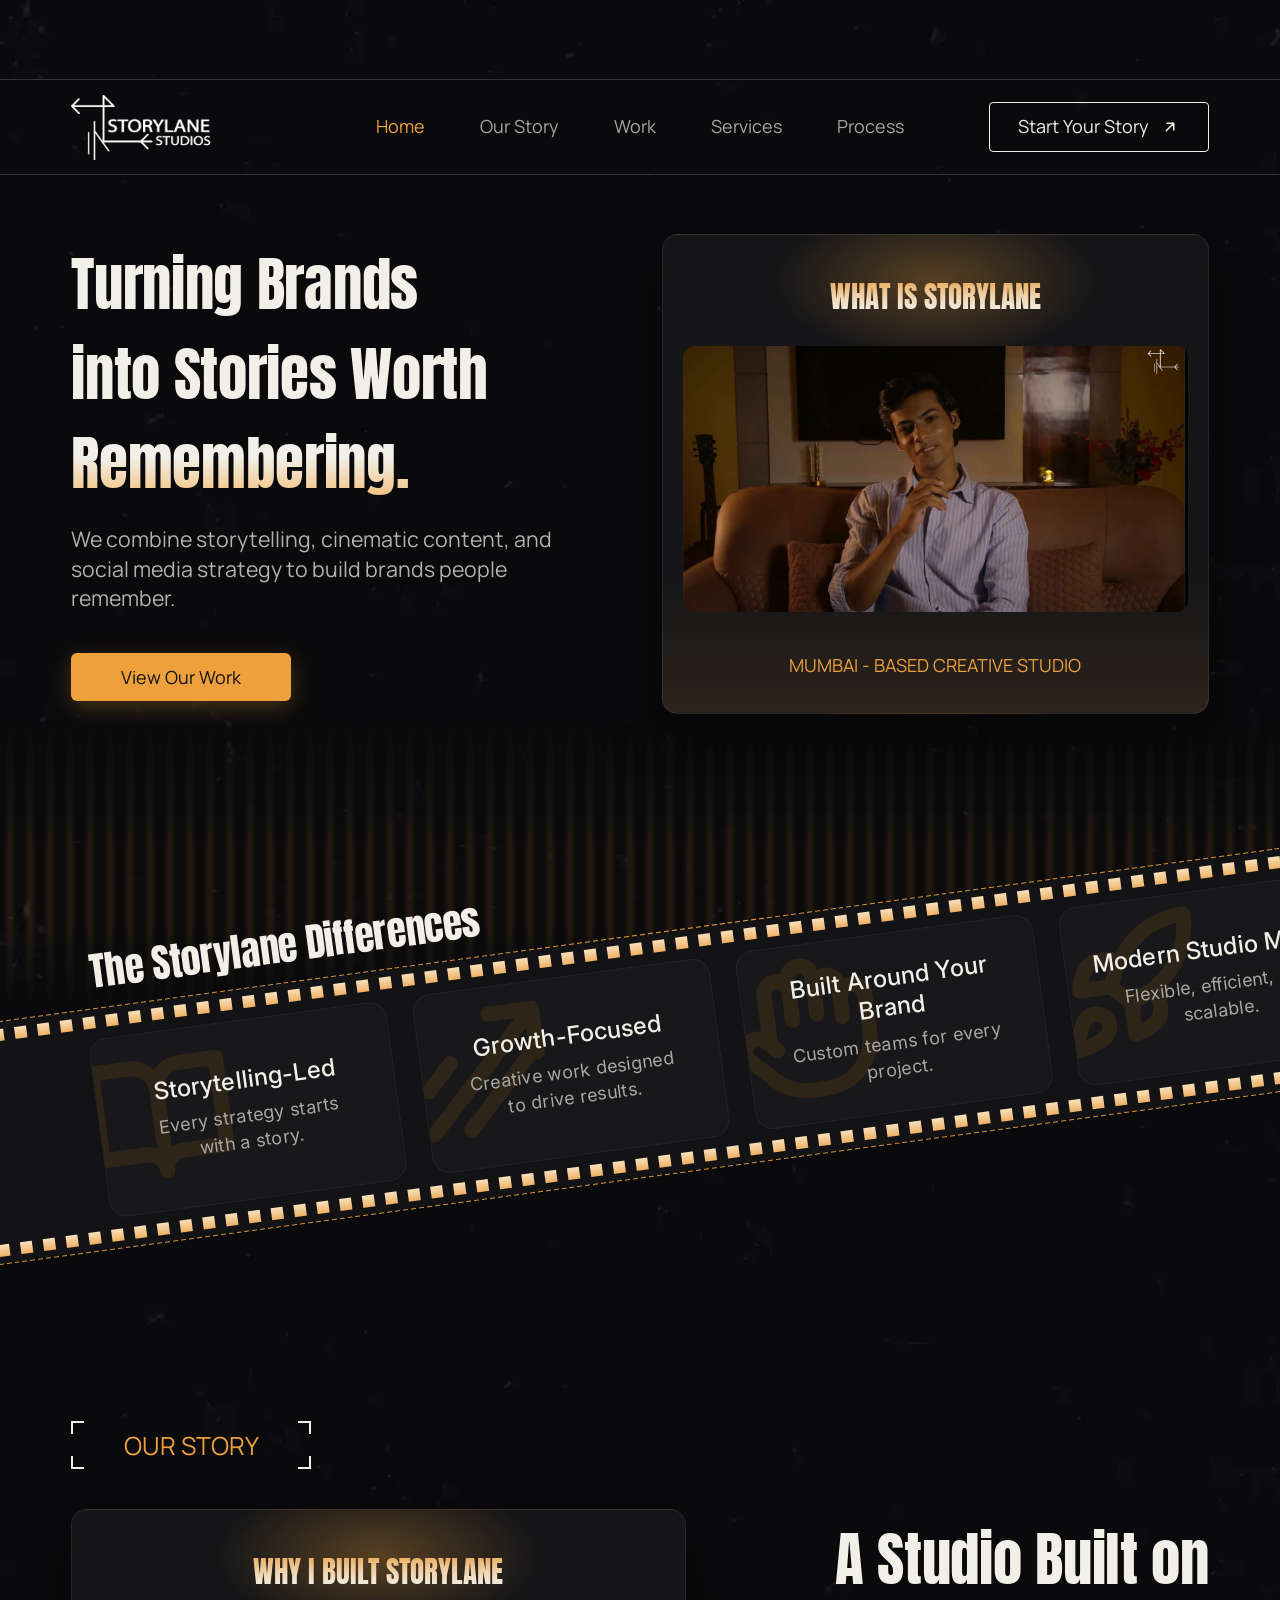
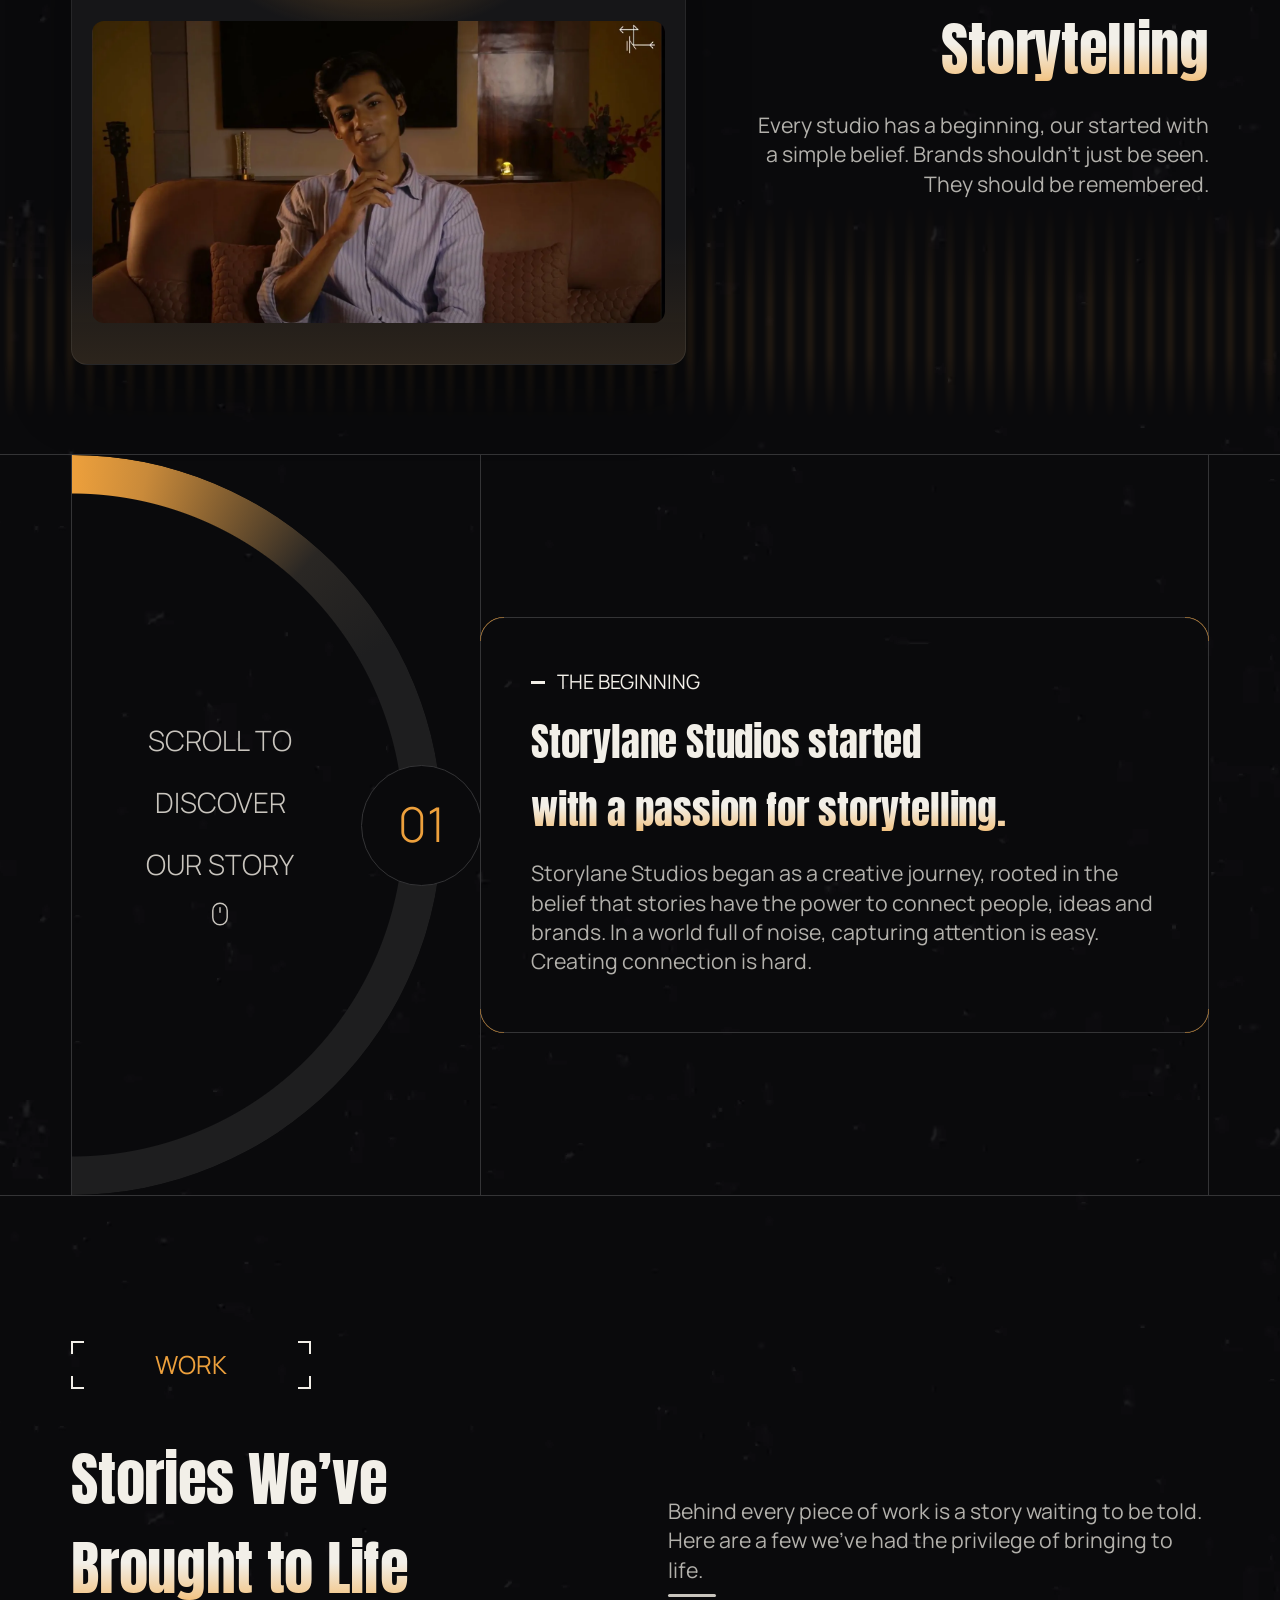
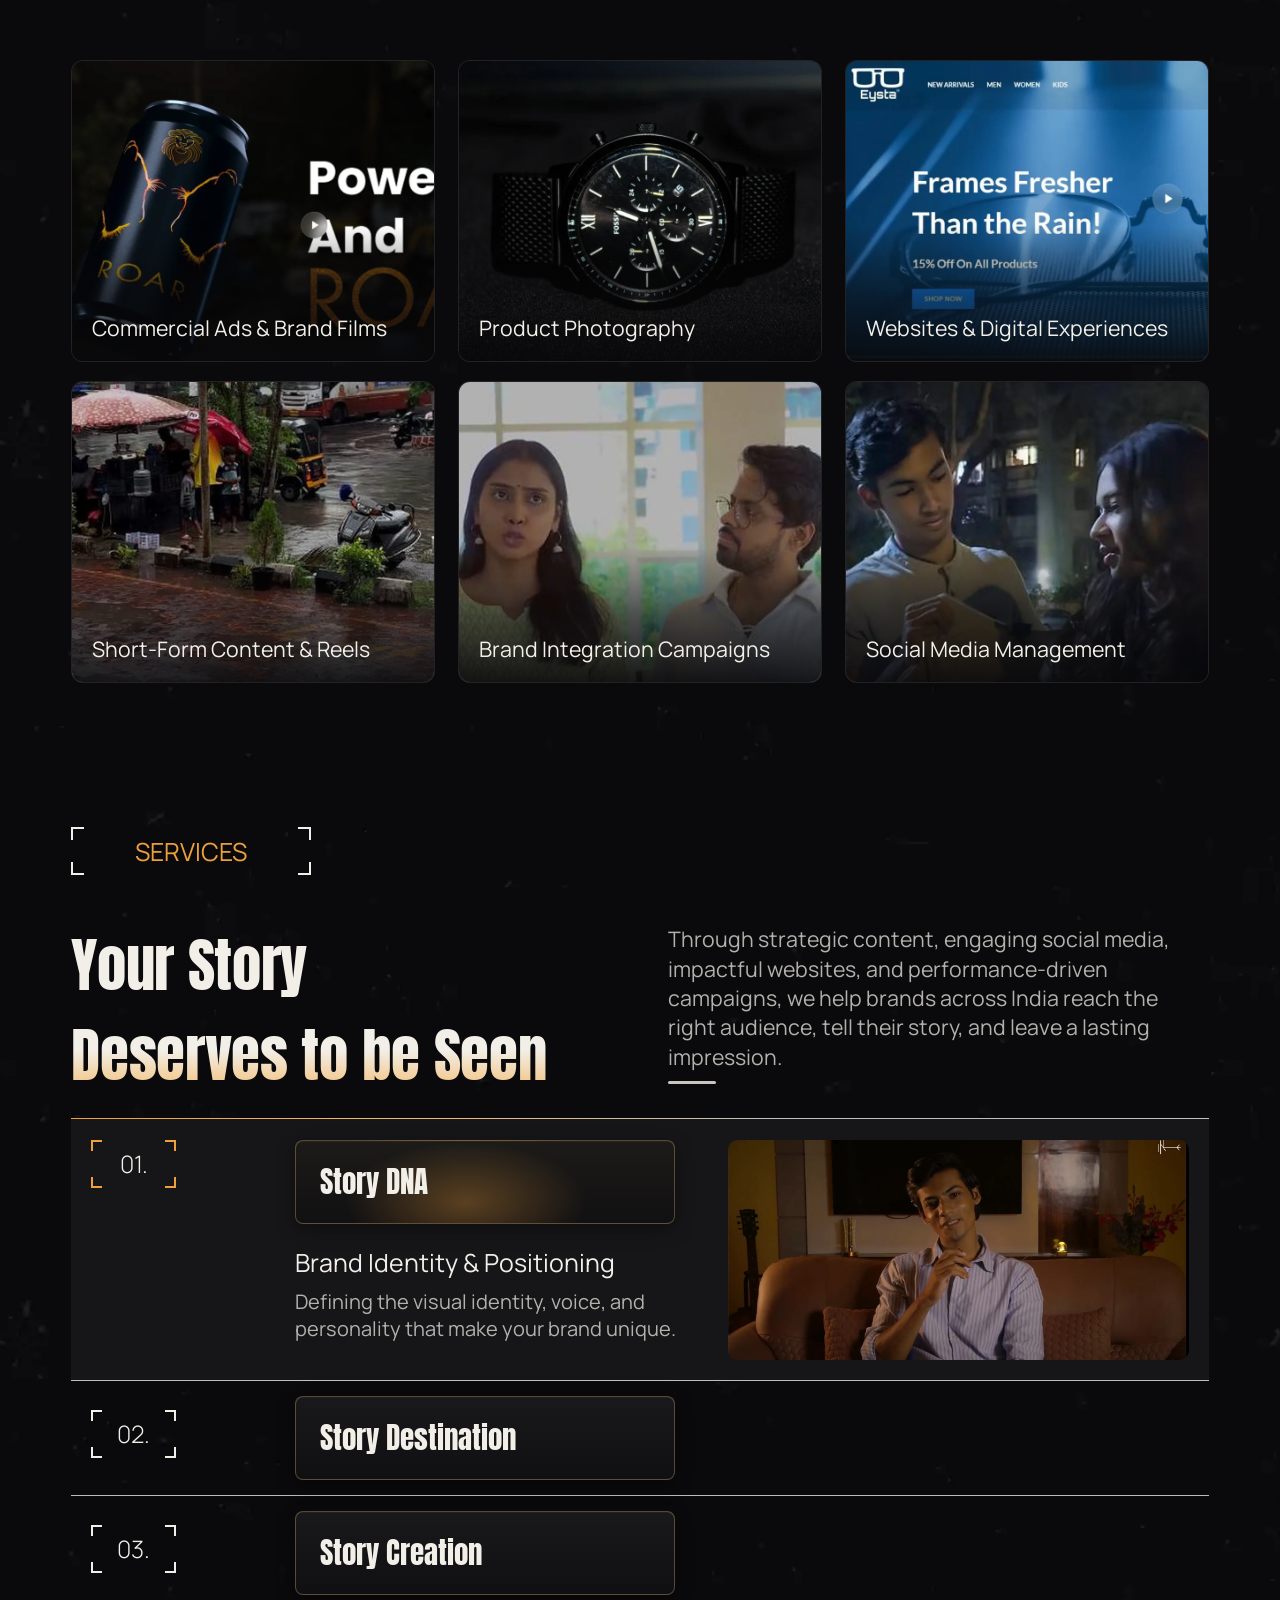
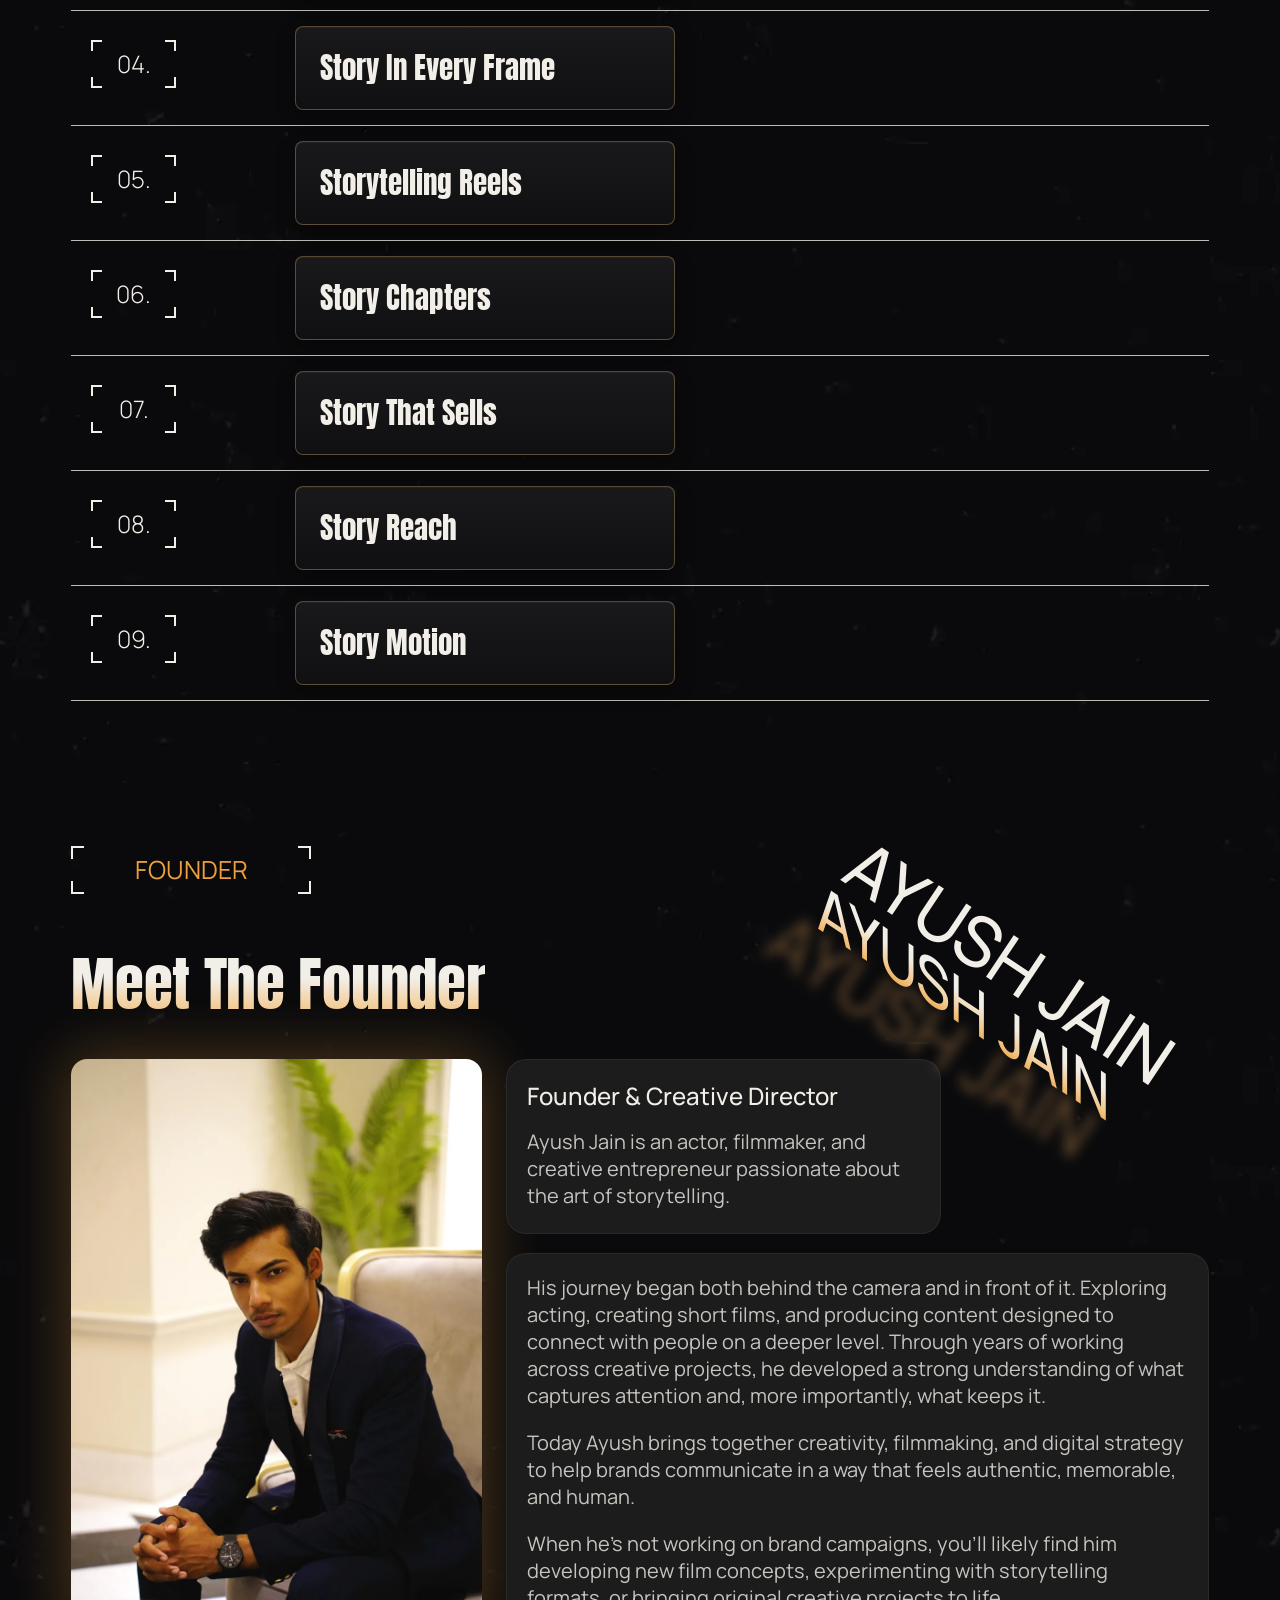
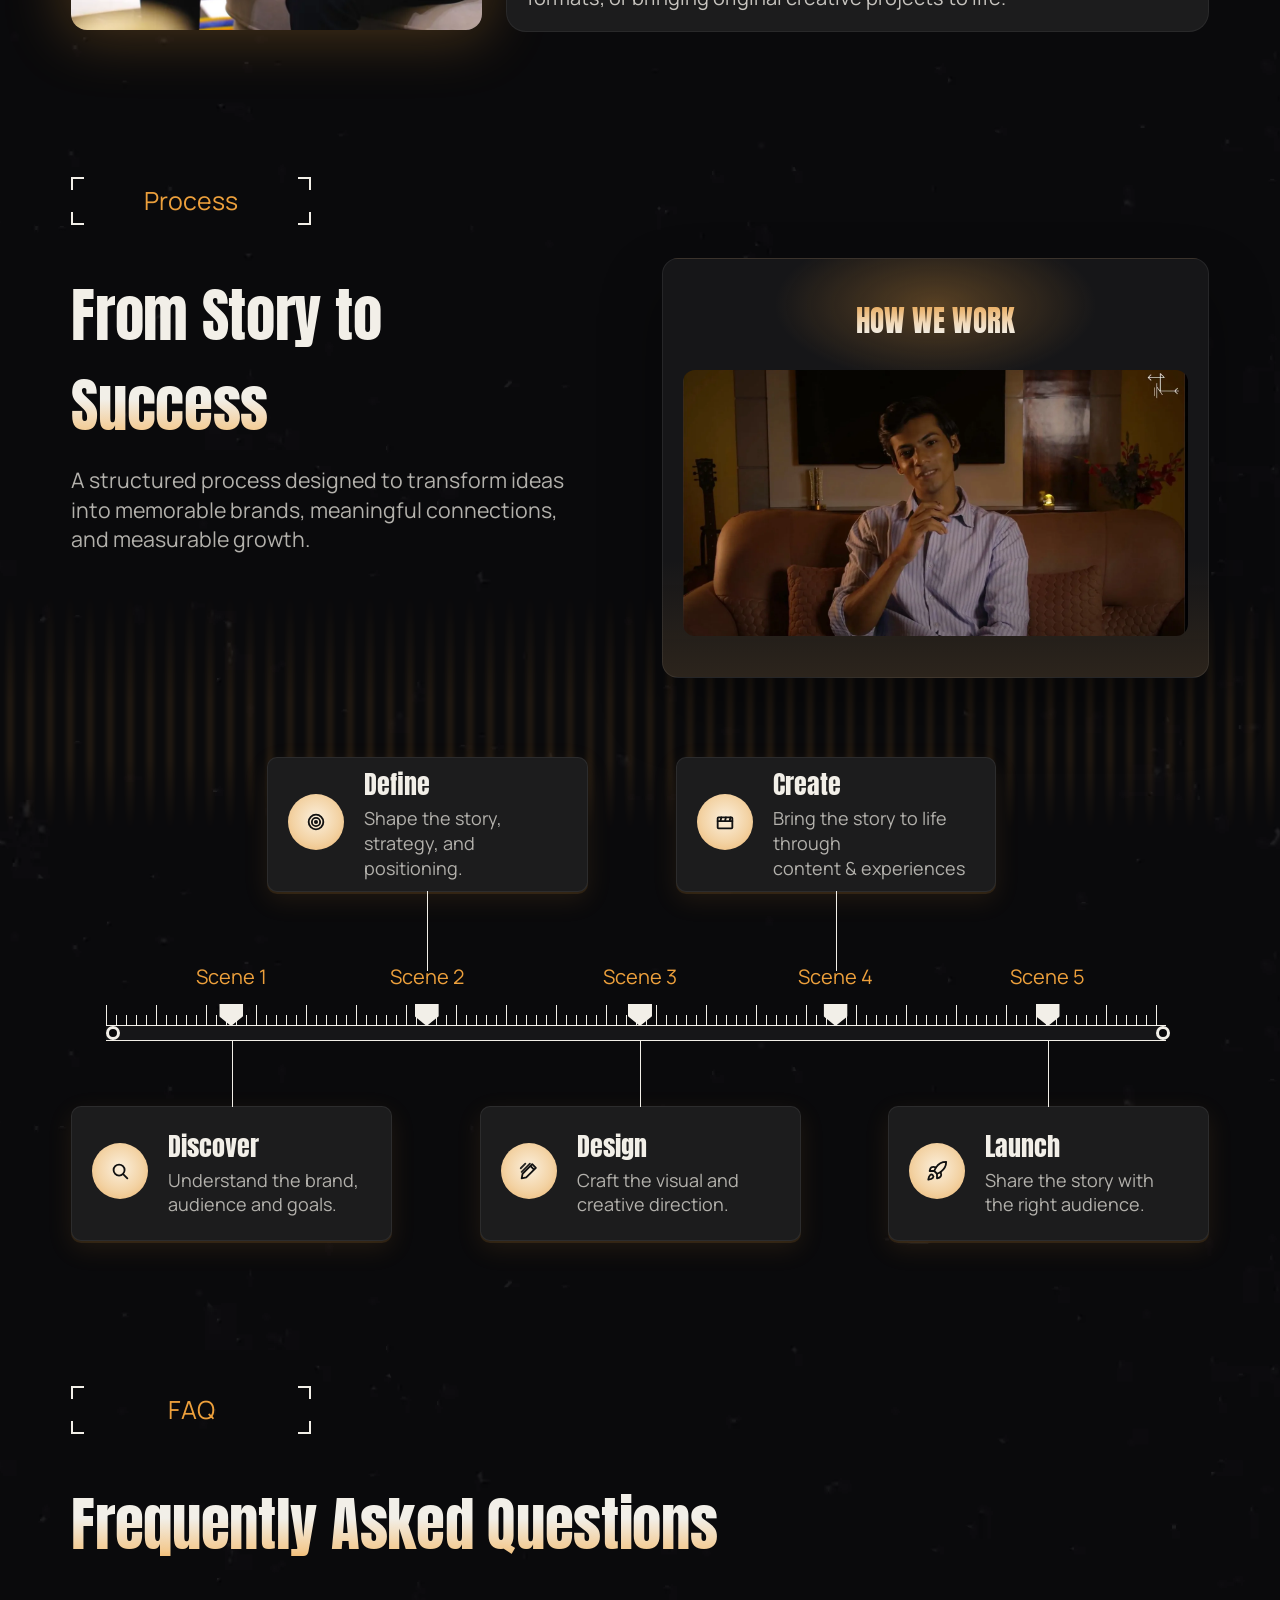
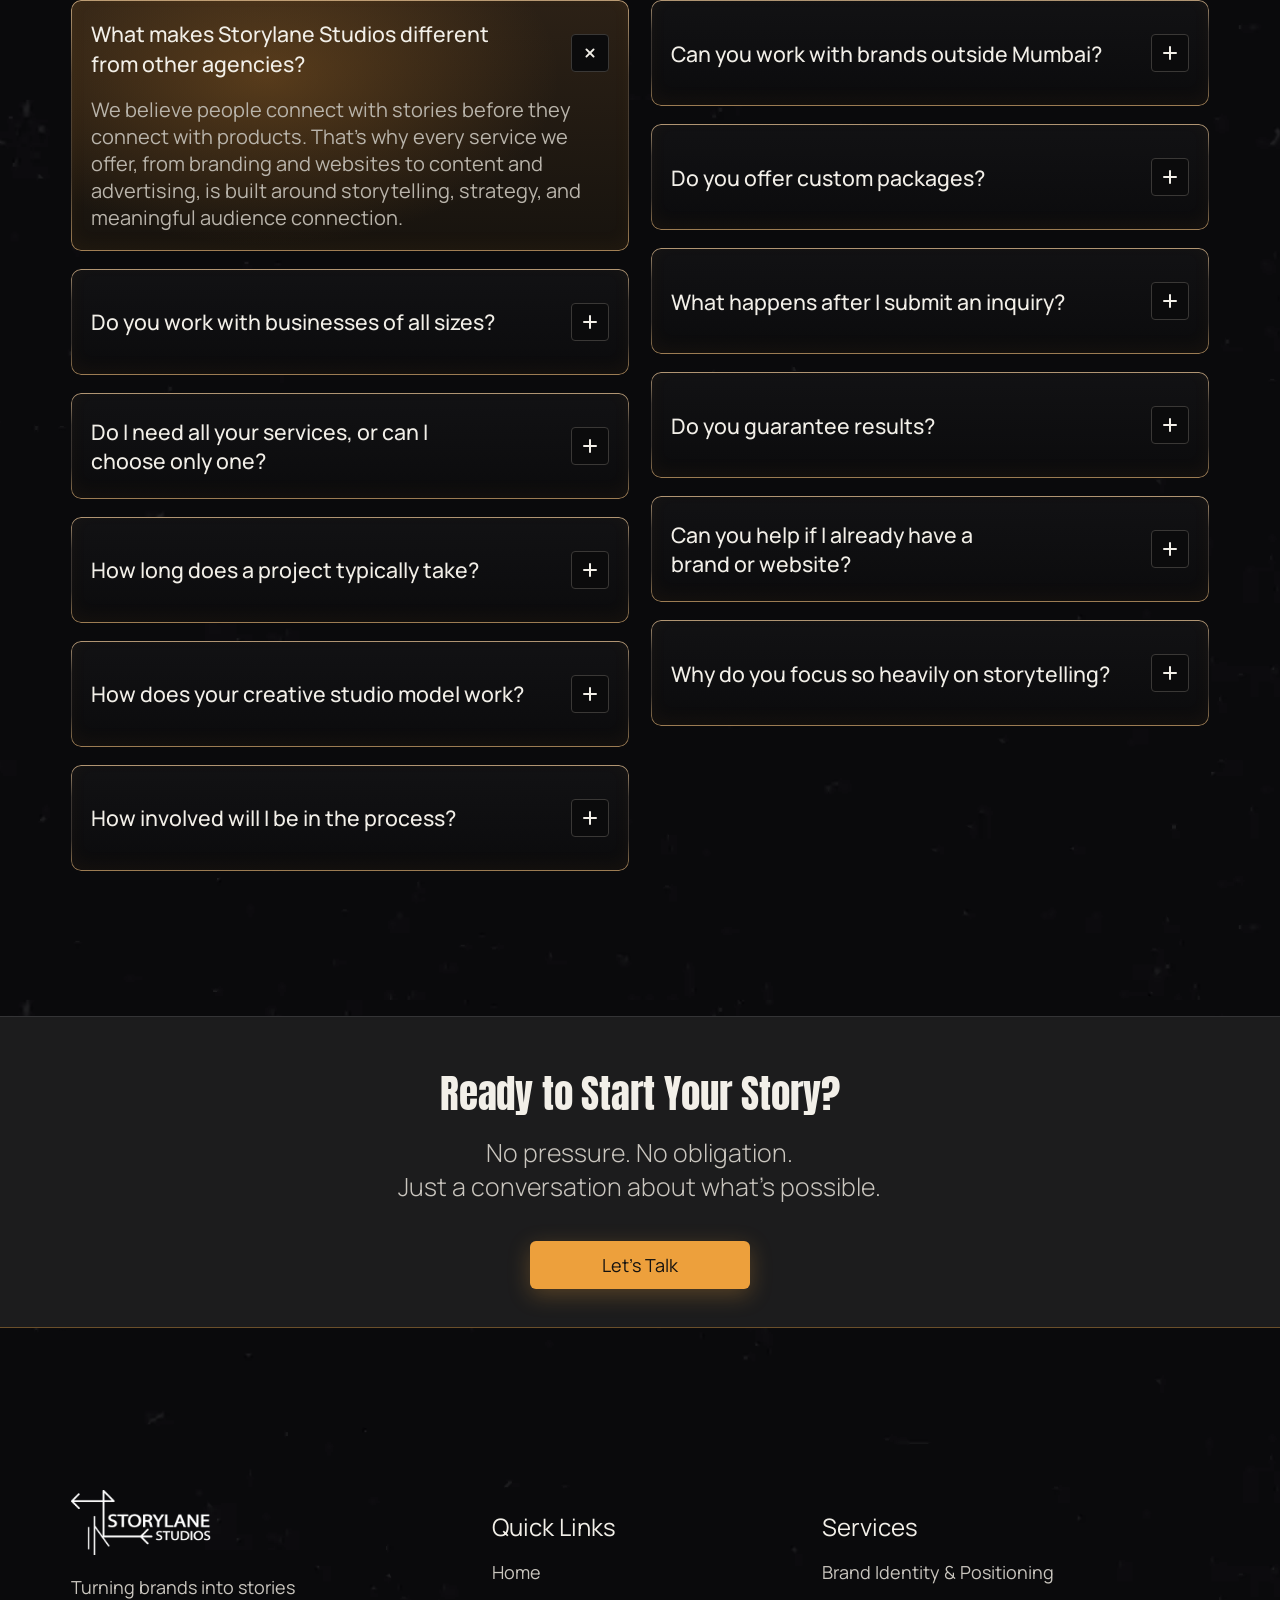
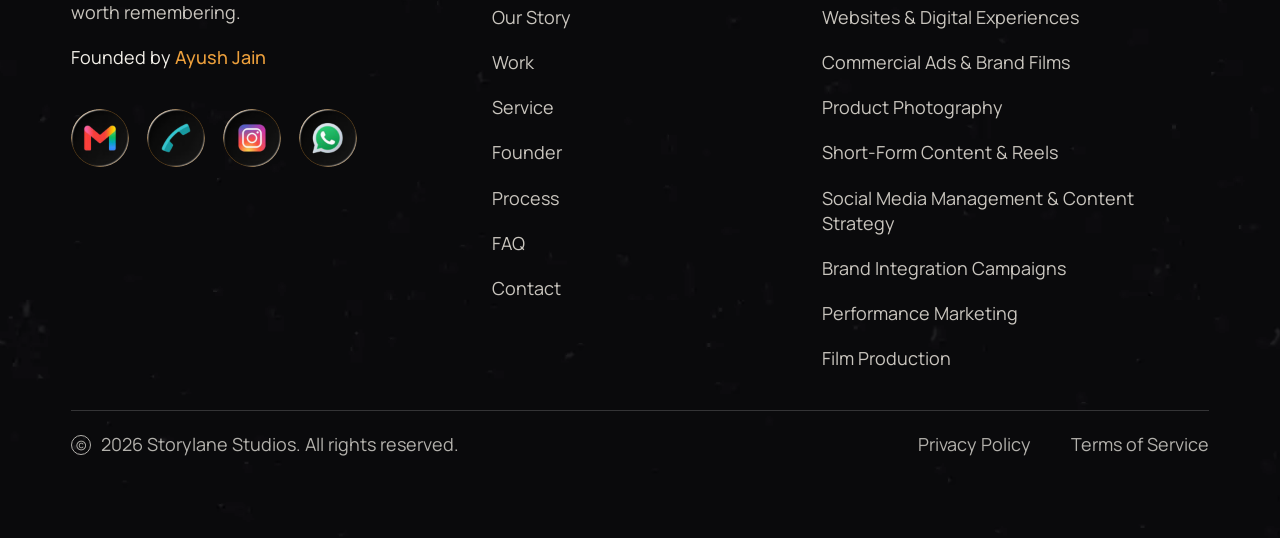
==== index.html @ 9ad953d2 "Add Storylane Studios landing page Static HTML/CSS/JS implementation of the high-fidelity Figma desi" ====
<!doctype html>
<html lang="en">
<head>
  <meta charset="utf-8">
  <meta name="viewport" content="width=device-width, initial-scale=1">
  <title>Storylane Studios — Turning Brands into Stories Worth Remembering</title>
  <meta name="description" content="Storylane Studios is a Mumbai-based creative studio combining storytelling, cinematic content, and social media strategy to build brands people remember.">
  <meta name="theme-color" content="#0a0a0c">
  <link rel="canonical" href="https://storylanestudios.in/">
  <meta property="og:type" content="website">
  <meta property="og:title" content="Storylane Studios — Turning Brands into Stories Worth Remembering">
  <meta property="og:description" content="Mumbai-based creative studio for brand films, product photography, websites, reels and social media.">
  <meta property="og:image" content="assets/img/studio-still.jpg">
  <meta name="twitter:card" content="summary_large_image">
  <link rel="icon" type="image/png" href="assets/img/logo.png">
  <link rel="preconnect" href="https://fonts.googleapis.com">
  <link rel="preconnect" href="https://fonts.gstatic.com" crossorigin>
  <link href="https://fonts.googleapis.com/css2?family=Anton&family=Inter:wght@400;500&family=Manrope:wght@300;400;500;600&display=swap" rel="stylesheet">
  <link rel="preload" as="image" href="assets/img/studio-still.webp">
  <link rel="stylesheet" href="assets/css/styles.css">
  <script type="application/ld+json">
  {"@context":"https://schema.org","@type":"Organization","name":"Storylane Studios","description":"Mumbai-based creative studio","founder":{"@type":"Person","name":"Ayush Jain","jobTitle":"Founder & Creative Director"},"address":{"@type":"PostalAddress","addressLocality":"Mumbai","addressCountry":"IN"}}
  </script>
</head>
<body>
  <a class="skip-link" href="#main">Skip to content</a>

  <div class="header-spacer" aria-hidden="true"></div>
  <header class="site-header" id="top">
    <div class="container header-inner">
      <a href="#home" class="brand" aria-label="Storylane Studios — home">
        <img src="assets/img/logo.png" alt="Storylane Studios" width="140" height="65">
      </a>
      <nav class="main-nav" id="main-nav" aria-label="Primary">
        <ul>
          <li><a href="#home" class="is-active">Home</a></li>
          <li><a href="#our-story">Our Story</a></li>
          <li><a href="#work">Work</a></li>
          <li><a href="#services">Services</a></li>
          <li><a href="#process">Process</a></li>
        </ul>
        <a href="#contact" class="btn-outline nav-cta-mobile">Start Your Story <svg viewBox="0 0 24 24" aria-hidden="true"><path d="M7 17 17 7M8 7h9v9"/></svg></a>
      </nav>
      <a href="#contact" class="btn-outline nav-cta">Start Your Story <svg viewBox="0 0 24 24" aria-hidden="true"><path d="M7 17 17 7M8 7h9v9"/></svg></a>
      <button class="nav-toggle" aria-controls="main-nav" aria-expanded="false" aria-label="Open menu"><span></span><span></span></button>
    </div>
  </header>

  <main id="main">
    <!-- HERO -->
    <section class="hero" id="home" aria-labelledby="hero-title">
      <div class="glow-stripes" aria-hidden="true"></div>
      <div class="container hero-grid">
        <div class="hero-copy">
          <h1 id="hero-title" class="display">Turning Brands<br> into Stories Worth<br> <span class="grad">Remembering.</span></h1>
          <p class="lead">We combine storytelling, cinematic content, and social media strategy to build brands people remember.</p>
          <a href="#work" class="btn-amber">View Our Work</a>
        </div>
        <figure class="spot-card hero-card reveal">
          <figcaption class="spot-title"><span>What is Storylane</span></figcaption>
          <div class="spot-media">
            <img src="assets/img/studio-still.webp" alt="Ayush Jain, founder of Storylane Studios, in the studio" width="1600" height="900" fetchpriority="high">
          </div>
          <p class="spot-caption">MUMBAI - BASED CREATIVE STUDIO</p>
        </figure>
      </div>
    </section>

    <!-- DIFFERENCES -->
    <section class="differences" aria-labelledby="diff-title">
      <div class="film-wrap">
        <h2 id="diff-title" class="display diff-title">The Storylane Differences</h2>
        <div class="film">
          <div class="perf perf-top" aria-hidden="true"></div>
          <ul class="film-cards">
            <li class="film-card">
              <svg class="film-icon" viewBox="0 0 24 24" aria-hidden="true"><path d="M2 4h6a4 4 0 0 1 4 4v13a3 3 0 0 0-3-3H2zM22 4h-6a4 4 0 0 0-4 4v13a3 3 0 0 1 3-3h7z"/></svg>
              <h3>Storytelling-Led</h3>
              <p>Every strategy starts<br>with a story.</p>
            </li>
            <li class="film-card">
              <svg class="film-icon" viewBox="0 0 24 24" aria-hidden="true"><path d="M3 21 21 3M14 3h7v7M3 14l4-4M9 21l12-12"/></svg>
              <h3>Growth-Focused</h3>
              <p>Creative work designed<br>to drive results.</p>
            </li>
            <li class="film-card">
              <svg class="film-icon" viewBox="0 0 24 24" aria-hidden="true"><path d="M18 11V6a2 2 0 0 0-4 0M14 10V4a2 2 0 0 0-4 0v2M10 10.5V6a2 2 0 0 0-4 0v8"/><path d="M18 8a2 2 0 1 1 4 0v6a8 8 0 0 1-8 8h-2c-2.8 0-4.5-.86-5.99-2.34l-3.6-3.6a2 2 0 0 1 2.83-2.82L7 15"/></svg>
              <h3>Built Around Your Brand</h3>
              <p>Custom teams for every project.</p>
            </li>
            <li class="film-card">
              <svg class="film-icon" viewBox="0 0 24 24" aria-hidden="true"><path d="M4.5 16.5c-1.5 1.26-2 5-2 5s3.74-.5 5-2c.71-.84.7-2.13-.09-2.91a2.18 2.18 0 0 0-2.91-.09zM12 15l-3-3a22 22 0 0 1 2-3.95A12.88 12.88 0 0 1 22 2c0 2.72-.78 7.5-6 11a22.35 22.35 0 0 1-4 2z"/><path d="M9 12H4s.55-3.03 2-4c1.62-1.08 5 0 5 0M12 15v5s3.03-.55 4-2c1.08-1.62 0-5 0-5"/></svg>
              <h3>Modern Studio Model</h3>
              <p>Flexible, efficient, and scalable.</p>
            </li>
          </ul>
          <div class="perf perf-bottom" aria-hidden="true"></div>
        </div>
      </div>
    </section>

    <!-- OUR STORY -->
    <section class="our-story section" id="our-story" aria-labelledby="story-title">
      <div class="glow-stripes glow-stripes--story" aria-hidden="true"></div>
      <div class="container">
        <p class="eyebrow"><span>Our Story</span></p>
        <div class="story-grid">
          <figure class="spot-card story-card reveal">
            <figcaption class="spot-title"><span>Why I Built Storylane</span></figcaption>
            <div class="spot-media">
              <img src="assets/img/studio-still.webp" alt="Ayush Jain sharing why he built Storylane Studios" width="1600" height="900" loading="lazy">
            </div>
          </figure>
          <div class="story-copy">
            <h2 id="story-title" class="display">A Studio Built on<br> <span class="grad">Storytelling</span></h2>
            <p class="lead">Every studio has a beginning, our started with a simple belief. Brands shouldn’t just be seen. They should be remembered.</p>
          </div>
        </div>
      </div>

      <div class="chapters" id="chapters">
        <div class="container chapters-grid">
          <div class="chapters-dial" aria-hidden="true">
            <div class="dial-ring"><div class="dial-progress"></div></div>
            <p class="dial-label">SCROLL TO<br>DISCOVER<br>OUR STORY</p>
            <svg class="dial-mouse" viewBox="0 0 20 28"><rect x="2" y="2" width="16" height="24" rx="8"/><path d="M10 7v5"/></svg>
            <span class="dial-num">01</span>
          </div>
          <article class="chapter-card reveal">
            <p class="chapter-kicker">THE BEGINNING</p>
            <h3 class="display chapter-title">Storylane Studios started<br> <span class="grad">with a passion for storytelling.</span></h3>
            <p>Storylane Studios began as a creative journey, rooted in the belief that stories have the power to connect people, ideas and brands. In a world full of noise, capturing attention is easy. Creating connection is hard.</p>
          </article>
        </div>
      </div>
    </section>

    <!-- WORK -->
    <section class="work section" id="work" aria-labelledby="work-title">
      <div class="container">
        <p class="eyebrow"><span>Work</span></p>
        <div class="split-head">
          <h2 id="work-title" class="display">Stories We’ve<br> <span class="grad">Brought to Life</span></h2>
          <p class="lead underline">Behind every piece of work is a story waiting to be told. Here are a few we’ve had the privilege of bringing to life.</p>
        </div>
        <ul class="work-grid">
          <li class="work-card reveal"><img src="assets/img/work-commercial.webp" alt="ROAR energy drink commercial ad" width="820" height="680" loading="lazy"><h3>Commercial Ads &amp; Brand Films</h3></li>
          <li class="work-card reveal"><img src="assets/img/work-product.webp" alt="Product photography of a black chronograph watch" width="820" height="680" loading="lazy"><h3>Product Photography</h3></li>
          <li class="work-card reveal"><img src="assets/img/work-websites.webp" alt="Eysta eyewear website design" width="820" height="680" loading="lazy"><h3>Websites &amp; Digital Experiences</h3></li>
          <li class="work-card reveal"><img src="assets/img/work-reels.webp" alt="Short-form reel shot on a rainy Mumbai street" width="820" height="680" loading="lazy"><h3>Short-Form Content &amp; Reels</h3></li>
          <li class="work-card reveal"><img src="assets/img/work-brand-integration.webp" alt="Brand integration campaign scene with two actors" width="820" height="680" loading="lazy"><h3>Brand Integration Campaigns</h3></li>
          <li class="work-card reveal"><img src="assets/img/work-social.webp" alt="Social media content shot at night" width="820" height="680" loading="lazy"><h3>Social Media Management</h3></li>
        </ul>
      </div>
    </section>

    <!-- SERVICES -->
    <section class="services section" id="services" aria-labelledby="services-title">
      <div class="container">
        <p class="eyebrow"><span>Services</span></p>
        <div class="split-head">
          <h2 id="services-title" class="display">Your Story<br> <span class="grad">Deserves to be Seen</span></h2>
          <p class="lead underline">Through strategic content, engaging social media, impactful websites, and performance-driven campaigns, we help brands across India reach the right audience, tell their story, and leave a lasting impression.</p>
        </div>
        <ol class="svc-list" id="svc-list">
          <li class="svc is-open">
            <button class="svc-head" id="svc-h1" aria-expanded="true" aria-controls="svc-b1">
              <span class="svc-num">01.</span><span class="svc-pill">Story DNA</span>
            </button>
            <div class="svc-body" id="svc-b1" role="region" aria-labelledby="svc-h1"><div class="svc-inner">
              <div class="svc-text"><h3>Brand Identity &amp; Positioning</h3><p>Defining the visual identity, voice, and personality that make your brand unique.</p></div>
              <div class="svc-media"><img src="assets/img/studio-still.webp" alt="Storylane studio session" width="820" height="460" loading="lazy"></div>
            </div></div>
          </li>
          <li class="svc">
            <button class="svc-head" id="svc-h2" aria-expanded="false" aria-controls="svc-b2">
              <span class="svc-num">02.</span><span class="svc-pill">Story Destination</span>
            </button>
            <div class="svc-body" id="svc-b2" role="region" aria-labelledby="svc-h2"><div class="svc-inner">
              <div class="svc-text"><h3>Websites &amp; Digital Experiences</h3><p>Designing websites and digital journeys that turn curious visitors into loyal customers.</p></div>
              <div class="svc-media"><img src="assets/img/work-websites.webp" alt="Eysta eyewear website" width="820" height="460" loading="lazy"></div>
            </div></div>
          </li>
          <li class="svc">
            <button class="svc-head" id="svc-h3" aria-expanded="false" aria-controls="svc-b3">
              <span class="svc-num">03.</span><span class="svc-pill">Story Creation</span>
            </button>
            <div class="svc-body" id="svc-b3" role="region" aria-labelledby="svc-h3"><div class="svc-inner">
              <div class="svc-text"><h3>Commercial Ads &amp; Brand Films</h3><p>Cinematic ads and brand films crafted to make audiences feel something and remember you.</p></div>
              <div class="svc-media"><img src="assets/img/work-commercial.webp" alt="ROAR energy drink commercial" width="820" height="460" loading="lazy"></div>
            </div></div>
          </li>
          <li class="svc">
            <button class="svc-head" id="svc-h4" aria-expanded="false" aria-controls="svc-b4">
              <span class="svc-num">04.</span><span class="svc-pill">Story In Every Frame</span>
            </button>
            <div class="svc-body" id="svc-b4" role="region" aria-labelledby="svc-h4"><div class="svc-inner">
              <div class="svc-text"><h3>Product Photography</h3><p>Product imagery that shows every detail, texture, and feeling your brand stands for.</p></div>
              <div class="svc-media"><img src="assets/img/work-product.webp" alt="Watch product photography" width="820" height="460" loading="lazy"></div>
            </div></div>
          </li>
          <li class="svc">
            <button class="svc-head" id="svc-h5" aria-expanded="false" aria-controls="svc-b5">
              <span class="svc-num">05.</span><span class="svc-pill">Storytelling Reels</span>
            </button>
            <div class="svc-body" id="svc-b5" role="region" aria-labelledby="svc-h5"><div class="svc-inner">
              <div class="svc-text"><h3>Short-Form Content &amp; Reels</h3><p>Scroll-stopping reels built around strong hooks, rhythm, and a story worth watching.</p></div>
              <div class="svc-media"><img src="assets/img/work-reels.webp" alt="Reel shot on a rainy Mumbai street" width="820" height="460" loading="lazy"></div>
            </div></div>
          </li>
          <li class="svc">
            <button class="svc-head" id="svc-h6" aria-expanded="false" aria-controls="svc-b6">
              <span class="svc-num">06.</span><span class="svc-pill">Story Chapters</span>
            </button>
            <div class="svc-body" id="svc-b6" role="region" aria-labelledby="svc-h6"><div class="svc-inner">
              <div class="svc-text"><h3>Social Media Management &amp; Content Strategy</h3><p>Consistent, story-led content calendars that keep your brand’s narrative alive every week.</p></div>
              <div class="svc-media"><img src="assets/img/work-social.webp" alt="Social media content shoot" width="820" height="460" loading="lazy"></div>
            </div></div>
          </li>
          <li class="svc">
            <button class="svc-head" id="svc-h7" aria-expanded="false" aria-controls="svc-b7">
              <span class="svc-num">07.</span><span class="svc-pill">Story That Sells</span>
            </button>
            <div class="svc-body" id="svc-b7" role="region" aria-labelledby="svc-h7"><div class="svc-inner">
              <div class="svc-text"><h3>Brand Integration Campaigns</h3><p>Weaving your brand naturally into stories and creators your audience already loves.</p></div>
              <div class="svc-media"><img src="assets/img/work-brand-integration.webp" alt="Brand integration campaign scene" width="820" height="460" loading="lazy"></div>
            </div></div>
          </li>
          <li class="svc">
            <button class="svc-head" id="svc-h8" aria-expanded="false" aria-controls="svc-b8">
              <span class="svc-num">08.</span><span class="svc-pill">Story Reach</span>
            </button>
            <div class="svc-body" id="svc-b8" role="region" aria-labelledby="svc-h8"><div class="svc-inner">
              <div class="svc-text"><h3>Performance Marketing</h3><p>Targeted, data-driven campaigns that put your story in front of the right audience.</p></div>
              <div class="svc-media"><img src="assets/img/studio-still.webp" alt="Storylane studio" width="820" height="460" loading="lazy"></div>
            </div></div>
          </li>
          <li class="svc">
            <button class="svc-head" id="svc-h9" aria-expanded="false" aria-controls="svc-b9">
              <span class="svc-num">09.</span><span class="svc-pill">Story Motion</span>
            </button>
            <div class="svc-body" id="svc-b9" role="region" aria-labelledby="svc-h9"><div class="svc-inner">
              <div class="svc-text"><h3>Film Production</h3><p>End-to-end film production, from concept and script to shoot and final cut.</p></div>
              <div class="svc-media"><img src="assets/img/work-commercial.webp" alt="Film production still" width="820" height="460" loading="lazy"></div>
            </div></div>
          </li>
        </ol>
      </div>
    </section>

    <!-- FOUNDER -->
    <section class="founder section" id="founder" aria-labelledby="founder-title">
      <div class="container founder-wrap">
        <p class="eyebrow"><span>Founder</span></p>
        <h2 id="founder-title" class="display"><span class="grad">Meet The Founder</span></h2>
        <div class="founder-name" aria-hidden="true">
          <span class="fn fn-blur">AYUSH JAIN</span>
          <span class="fn fn-back">AYUSH JAIN</span>
          <span class="fn fn-front">AYUSH JAIN</span>
        </div>
        <div class="founder-grid">
          <figure class="founder-photo reveal">
            <img src="assets/img/founder.webp" alt="Ayush Jain, Founder &amp; Creative Director of Storylane Studios" width="900" height="1350" loading="lazy">
          </figure>
          <div class="founder-bio">
            <div class="bio-card bio-card--intro reveal">
              <h3>Founder &amp; Creative Director</h3>
              <p><span class="sr-only">Ayush Jain. </span>Ayush Jain is an actor, filmmaker, and creative entrepreneur passionate about the art of storytelling.</p>
            </div>
            <div class="bio-card bio-card--story reveal">
              <p>His journey began both behind the camera and in front of it. Exploring acting, creating short films, and producing content designed to connect with people on a deeper level. Through years of working across creative projects, he developed a strong understanding of what captures attention and, more importantly, what keeps it.</p>
              <p>Today Ayush brings together creativity, filmmaking, and digital strategy to help brands communicate in a way that feels authentic, memorable, and human.</p>
              <p>When he’s not working on brand campaigns, you’ll likely find him developing new film concepts, experimenting with storytelling formats, or bringing original creative projects to life.</p>
            </div>
          </div>
        </div>
      </div>
    </section>

    <!-- PROCESS -->
    <section class="process section" id="process" aria-labelledby="process-title">
      <div class="glow-stripes glow-stripes--process" aria-hidden="true"></div>
      <div class="container">
        <div class="process-head">
          <div>
            <p class="eyebrow"><span>Process</span></p>
            <h2 id="process-title" class="display">From Story to<br> <span class="grad">Success</span></h2>
            <p class="lead">A structured process designed to transform ideas into memorable brands, meaningful connections, and measurable growth.</p>
          </div>
          <figure class="spot-card process-card reveal">
            <figcaption class="spot-title"><span>How We Work</span></figcaption>
            <div class="spot-media">
              <img src="assets/img/studio-still.webp" alt="Ayush Jain explaining how Storylane Studios works" width="1600" height="900" loading="lazy">
            </div>
          </figure>
        </div>

        <div class="timeline">
          <ol class="steps">
            <li class="step step--1">
              <span class="step-icon"><svg viewBox="0 0 24 24" aria-hidden="true"><circle cx="11" cy="11" r="6"/><path d="m20 20-4.35-4.35"/></svg></span>
              <div><h3>Discover</h3><p>Understand the brand,<br> audience and goals.</p></div>
            </li>
            <li class="step step--2">
              <span class="step-icon"><svg viewBox="0 0 24 24" aria-hidden="true"><circle cx="12" cy="12" r="8"/><circle cx="12" cy="12" r="4.5"/><circle cx="12" cy="12" r="1.2" class="fill"/></svg></span>
              <div><h3>Define</h3><p>Shape the story,<br> strategy, and positioning.</p></div>
            </li>
            <li class="step step--3">
              <span class="step-icon"><svg viewBox="0 0 24 24" aria-hidden="true"><path d="M15.5 4.5l4 4L9 19l-5 1 1-5zM13.5 6.5l4 4"/><path d="M3 9l5-5M4 13l9-9" opacity=".9"/></svg></span>
              <div><h3>Design</h3><p>Craft the visual and<br> creative direction.</p></div>
            </li>
            <li class="step step--4">
              <span class="step-icon"><svg viewBox="0 0 24 24" aria-hidden="true"><rect x="4" y="7" width="16" height="12" rx="1"/><path d="M4 11h16M8 7l-1 4M13 7l-1 4M18 7l-1 4"/></svg></span>
              <div><h3>Create</h3><p>Bring the story to life through<br> content &amp; experiences</p></div>
            </li>
            <li class="step step--5">
              <span class="step-icon"><svg viewBox="0 0 24 24" aria-hidden="true"><path d="M4.5 16.5c-1.5 1.26-2 5-2 5s3.74-.5 5-2c.71-.84.7-2.13-.09-2.91a2.18 2.18 0 0 0-2.91-.09zM12 15l-3-3a22 22 0 0 1 2-3.95A12.88 12.88 0 0 1 22 2c0 2.72-.78 7.5-6 11a22.35 22.35 0 0 1-4 2z"/><path d="M9 12H4s.55-3.03 2-4c1.62-1.08 5 0 5 0M12 15v5s3.03-.55 4-2c1.08-1.62 0-5 0-5"/></svg></span>
              <div><h3>Launch</h3><p>Share the story with<br> the right audience.</p></div>
            </li>
          </ol>
          <div class="ruler" aria-hidden="true">
            <span class="scene" style="--x:14.06%">Scene 1</span>
            <span class="scene" style="--x:31.25%">Scene 2</span>
            <span class="scene" style="--x:50%">Scene 3</span>
            <span class="scene" style="--x:67.19%">Scene 4</span>
            <span class="scene" style="--x:85.86%">Scene 5</span>
            <div class="ruler-ticks"></div>
            <div class="ruler-bar"></div>
          </div>
        </div>
      </div>
    </section>

    <!-- FAQ -->
    <section class="faq section" id="faq" aria-labelledby="faq-title">
      <div class="container">
        <p class="eyebrow"><span>FAQ</span></p>
        <h2 id="faq-title" class="display"><span class="grad">Frequently Asked Questions</span></h2>
        <div class="faq-grid" id="faq-grid">
          <div class="faq-col">
            <div class="faq-item is-open">
              <h3><button class="faq-q" id="faq-q1" aria-expanded="true" aria-controls="faq-a1"><span>What makes Storylane Studios different <br class="br-lg">from other agencies?</span><span class="faq-icon" aria-hidden="true"></span></button></h3>
              <div class="faq-a" id="faq-a1" role="region" aria-labelledby="faq-q1"><div><p>We believe people connect with stories before they connect with products. That’s why every service we offer, from branding and websites to content and advertising, is built around storytelling, strategy, and meaningful audience connection.</p></div></div>
            </div>
            <div class="faq-item">
              <h3><button class="faq-q" id="faq-q3" aria-expanded="false" aria-controls="faq-a3"><span>Do you work with businesses of all sizes?</span><span class="faq-icon" aria-hidden="true"></span></button></h3>
              <div class="faq-a" id="faq-a3" role="region" aria-labelledby="faq-q3"><div><p>Yes. From first-time founders and growing startups to established brands, we shape the scope and team around where your business is today and where you want it to go.</p></div></div>
            </div>
            <div class="faq-item">
              <h3><button class="faq-q" id="faq-q5" aria-expanded="false" aria-controls="faq-a5"><span>Do I need all your services, or can I <br class="br-lg">choose only one?</span><span class="faq-icon" aria-hidden="true"></span></button></h3>
              <div class="faq-a" id="faq-a5" role="region" aria-labelledby="faq-q5"><div><p>You can start with a single service, like a brand film or a website, and add more later. Many clients begin with one project and grow into a long-term partnership.</p></div></div>
            </div>
            <div class="faq-item">
              <h3><button class="faq-q" id="faq-q7" aria-expanded="false" aria-controls="faq-a7"><span>How long does a project typically take?</span><span class="faq-icon" aria-hidden="true"></span></button></h3>
              <div class="faq-a" id="faq-a7" role="region" aria-labelledby="faq-q7"><div><p>It depends on the scope. A set of reels or a product shoot can be ready in 1–2 weeks, while a brand identity, website, or brand film usually takes 3–8 weeks. We agree on a timeline before we start.</p></div></div>
            </div>
            <div class="faq-item">
              <h3><button class="faq-q" id="faq-q9" aria-expanded="false" aria-controls="faq-a9"><span>How does your creative studio model work?</span><span class="faq-icon" aria-hidden="true"></span></button></h3>
              <div class="faq-a" id="faq-a9" role="region" aria-labelledby="faq-q9"><div><p>Instead of a large fixed team, we bring together the right specialists for each project: directors, designers, writers, editors, and marketers, led by our founder. You get focused talent without agency overheads.</p></div></div>
            </div>
            <div class="faq-item">
              <h3><button class="faq-q" id="faq-q11" aria-expanded="false" aria-controls="faq-a11"><span>How involved will I be in the process?</span><span class="faq-icon" aria-hidden="true"></span></button></h3>
              <div class="faq-a" id="faq-a11" role="region" aria-labelledby="faq-q11"><div><p>As involved as you like. We collaborate closely at the key moments (discovery, story direction, and reviews) and handle the heavy lifting in between, keeping you updated throughout.</p></div></div>
            </div>
          </div>
          <div class="faq-col">
            <div class="faq-item">
              <h3><button class="faq-q" id="faq-q2" aria-expanded="false" aria-controls="faq-a2"><span>Can you work with brands outside Mumbai?</span><span class="faq-icon" aria-hidden="true"></span></button></h3>
              <div class="faq-a" id="faq-a2" role="region" aria-labelledby="faq-q2"><div><p>Absolutely. We’re based in Mumbai but work with brands across India. Strategy, reviews, and planning happen remotely, and our team travels for shoots whenever a project needs it.</p></div></div>
            </div>
            <div class="faq-item">
              <h3><button class="faq-q" id="faq-q4" aria-expanded="false" aria-controls="faq-a4"><span>Do you offer custom packages?</span><span class="faq-icon" aria-hidden="true"></span></button></h3>
              <div class="faq-a" id="faq-a4" role="region" aria-labelledby="faq-q4"><div><p>Every brand’s story is different, so most of our work is custom. After understanding your goals, we put together a package that fits your needs, timeline, and budget.</p></div></div>
            </div>
            <div class="faq-item">
              <h3><button class="faq-q" id="faq-q6" aria-expanded="false" aria-controls="faq-a6"><span>What happens after I submit an inquiry?</span><span class="faq-icon" aria-hidden="true"></span></button></h3>
              <div class="faq-a" id="faq-a6" role="region" aria-labelledby="faq-q6"><div><p>We’ll get back to you within 1–2 business days to set up a short discovery call. From there we share ideas, a proposed approach, and a clear quote, with no pressure and no obligation.</p></div></div>
            </div>
            <div class="faq-item">
              <h3><button class="faq-q" id="faq-q8" aria-expanded="false" aria-controls="faq-a8"><span>Do you guarantee results?</span><span class="faq-icon" aria-hidden="true"></span></button></h3>
              <div class="faq-a" id="faq-a8" role="region" aria-labelledby="faq-q8"><div><p>No honest studio can guarantee exact numbers. What we do guarantee is strategic, high-quality work, clear communication, and a process built to improve how your audience sees, remembers, and responds to your brand.</p></div></div>
            </div>
            <div class="faq-item">
              <h3><button class="faq-q" id="faq-q10" aria-expanded="false" aria-controls="faq-a10"><span>Can you help if I already have a <br class="br-lg">brand or website?</span><span class="faq-icon" aria-hidden="true"></span></button></h3>
              <div class="faq-a" id="faq-a10" role="region" aria-labelledby="faq-q10"><div><p>Yes. We can refresh what you already have, sharpen your positioning, redesign key pages, or create new content that fits your existing identity.</p></div></div>
            </div>
            <div class="faq-item">
              <h3><button class="faq-q" id="faq-q12" aria-expanded="false" aria-controls="faq-a12"><span>Why do you focus so heavily on storytelling?</span><span class="faq-icon" aria-hidden="true"></span></button></h3>
              <div class="faq-a" id="faq-a12" role="region" aria-labelledby="faq-q12"><div><p>Because stories are what people remember. Features can be copied and prices can be matched, but a story that makes people feel something becomes the reason they choose you, again and again.</p></div></div>
            </div>
          </div>
        </div>
      </div>
    </section>

    <!-- CTA -->
    <section class="cta" id="contact" aria-labelledby="cta-title">
      <div class="container">
        <h2 id="cta-title" class="display">Ready to Start Your Story?</h2>
        <p>No pressure. No obligation.<br>Just a conversation about what’s possible.</p>
        <a class="btn-amber" href="mailto:hello@storylanestudios.in?subject=Let%E2%80%99s%20talk%20about%20my%20story">Let’s Talk</a>
      </div>
    </section>
  </main>

  <footer class="site-footer">
    <div class="container">
      <div class="footer-grid">
        <div class="footer-brand">
          <a href="#home" class="brand"><img src="assets/img/logo.png" alt="Storylane Studios" width="140" height="65" loading="lazy"></a>
          <p>Turning brands into stories<br>worth remembering.</p>
          <p class="founded">Founded by <a href="#founder">Ayush Jain</a></p>
          <ul class="socials">
            <li><a href="mailto:hello@storylanestudios.in" aria-label="Email"><img src="assets/img/icon-mail.png" alt="" width="58" height="58" loading="lazy"></a></li>
            <li><a href="tel:+910000000000" aria-label="Call"><img src="assets/img/icon-phone.png" alt="" width="58" height="58" loading="lazy"></a></li>
            <li><a href="https://www.instagram.com/" target="_blank" rel="noopener" aria-label="Instagram"><img src="assets/img/icon-instagram.png" alt="" width="58" height="58" loading="lazy"></a></li>
            <li><a href="https://wa.me/910000000000" target="_blank" rel="noopener" aria-label="WhatsApp"><img src="assets/img/icon-whatsapp.png" alt="" width="58" height="58" loading="lazy"></a></li>
          </ul>
        </div>
        <nav class="footer-col" aria-label="Quick links">
          <h2>Quick Links</h2>
          <ul>
            <li><a href="#home">Home</a></li>
            <li><a href="#our-story">Our Story</a></li>
            <li><a href="#work">Work</a></li>
            <li><a href="#services">Service</a></li>
            <li><a href="#founder">Founder</a></li>
            <li><a href="#process">Process</a></li>
            <li><a href="#faq">FAQ</a></li>
            <li><a href="#contact">Contact</a></li>
          </ul>
        </nav>
        <div class="footer-col">
          <h2>Services</h2>
          <ul>
            <li><a href="#services" data-svc="0">Brand Identity &amp; Positioning</a></li>
            <li><a href="#services" data-svc="1">Websites &amp; Digital Experiences</a></li>
            <li><a href="#services" data-svc="2">Commercial Ads &amp; Brand Films</a></li>
            <li><a href="#services" data-svc="3">Product Photography</a></li>
            <li><a href="#services" data-svc="4">Short-Form Content &amp; Reels</a></li>
            <li><a href="#services" data-svc="5">Social Media Management &amp; Content Strategy</a></li>
            <li><a href="#services" data-svc="6">Brand Integration Campaigns</a></li>
            <li><a href="#services" data-svc="7">Performance Marketing</a></li>
            <li><a href="#services" data-svc="8">Film Production</a></li>
          </ul>
        </div>
      </div>
      <div class="footer-bottom">
        <p><span class="copy" aria-hidden="true">©</span> 2026 Storylane Studios. All rights reserved.</p>
        <ul>
          <li><a href="#">Privacy Policy</a></li>
          <li><a href="#">Terms of Service</a></li>
        </ul>
      </div>
    </div>
  </footer>

  <script src="assets/js/main.js" defer></script>
</body>
</html>
---- assets/css/styles.css ----
/* ==========================================================================
   Storylane Studios — landing page
   Measurements follow the 1440px Figma frame (80px gutters, 1280px content).
   ========================================================================== */

:root {
  --bg: #0a0a0c;
  --surface: #161618;
  --surface-2: #1c1c1d;
  --line: #343436;
  --line-soft: rgba(255, 255, 255, 0.08);
  --cream: #f2efe8;
  --text: #c9c5be;
  --muted: #b3b1ac;
  --amber: #eda03c;
  --amber-soft: #f0d0a3;
  --amber-mid: #efbb77;

  --font-display: "Anton", "Impact", "Arial Narrow", sans-serif;
  --font-body: "Manrope", system-ui, -apple-system, "Segoe UI", sans-serif;
  --font-alt: "Inter", system-ui, sans-serif;

  --gutter: clamp(16px, 5.556vw, 80px);
  --content: 1280px;
  --section-gap: clamp(96px, 11.3vw, 163px);
  --fs-display: clamp(38px, 4.583vw, 66px);
  --fs-display-sm: clamp(30px, 3.06vw, 44px);
  --fs-lead: clamp(18px, 1.667vw, 24px);
  --header-h: 96px;
  --ease: cubic-bezier(.22, .61, .36, 1);
}

*, *::before, *::after { box-sizing: border-box; }
html { scroll-behavior: smooth; -webkit-text-size-adjust: 100%; }
@media (prefers-reduced-motion: reduce) {
  html { scroll-behavior: auto; }
  *, *::before, *::after { animation: none !important; transition: none !important; }
}
body {
  margin: 0;
  background: var(--bg) url("../img/texture.webp") repeat-y center top / max(1687px, 117%) auto;
  color: var(--cream);
  font-family: var(--font-body);
  font-size: 18px;
  line-height: 1.4;
  overflow-x: hidden;
  -webkit-font-smoothing: antialiased;
  text-rendering: optimizeLegibility;
}
img { display: block; max-width: 100%; height: auto; }
a { color: inherit; text-decoration: none; }
ul, ol { list-style: none; margin: 0; padding: 0; }
h1, h2, h3, p, figure { margin: 0; }
button { font: inherit; color: inherit; background: none; border: 0; padding: 0; cursor: pointer; }
:focus-visible { outline: 2px solid var(--amber); outline-offset: 3px; border-radius: 4px; }

.sr-only { position: absolute; width: 1px; height: 1px; overflow: hidden; clip: rect(0 0 0 0); white-space: nowrap; }
.skip-link { position: absolute; left: 16px; top: -60px; z-index: 100; background: var(--amber); color: #111; padding: 10px 16px; border-radius: 6px; }
.skip-link:focus { top: 16px; }

.container { width: min(var(--content), 100% - 2 * var(--gutter)); margin-inline: auto; }
.section { position: relative; padding-top: var(--section-gap); }
section[id], article[id] { scroll-margin-top: calc(var(--header-h) - 1px); }

/* ---------- Typography ---------- */
.display {
  font-family: var(--font-display);
  font-weight: 400;
  font-size: var(--fs-display);
  line-height: 1.53;
  letter-spacing: -0.005em;
  color: var(--cream);
}
.grad {
  background: linear-gradient(180deg, var(--cream) 42%, #f3c98f 78%, var(--amber) 100%);
  -webkit-background-clip: text;
  background-clip: text;
  color: transparent;
  -webkit-box-decoration-break: clone;
  box-decoration-break: clone;
  padding-bottom: .06em;
}
.lead {
  font-size: var(--fs-lead);
  line-height: 1.375;
  font-weight: 400;
  color: var(--muted);
}
.underline::after {
  content: "";
  display: block;
  width: 48px;
  height: 3px;
  margin-top: 10px;
  background: var(--text);
  border-radius: 2px;
}

/* Corner-bracket label */
.eyebrow {
  display: inline-flex;
  align-items: center;
  justify-content: center;
  width: 240px;
  height: 48px;
  margin-bottom: 40px;
  font-size: clamp(22px, 1.95vw, 28px);
  font-weight: 400;
  color: var(--amber);
  text-transform: uppercase;
  --c: var(--cream);
  background:
    linear-gradient(var(--c), var(--c)) left top / 13px 2px,
    linear-gradient(var(--c), var(--c)) left top / 2px 13px,
    linear-gradient(var(--c), var(--c)) right top / 13px 2px,
    linear-gradient(var(--c), var(--c)) right top / 2px 13px,
    linear-gradient(var(--c), var(--c)) left bottom / 13px 2px,
    linear-gradient(var(--c), var(--c)) left bottom / 2px 13px,
    linear-gradient(var(--c), var(--c)) right bottom / 13px 2px,
    linear-gradient(var(--c), var(--c)) right bottom / 2px 13px;
  background-repeat: no-repeat;
}
#process .eyebrow { text-transform: none; }

/* ---------- Buttons ---------- */
.btn-amber {
  display: inline-flex;
  align-items: center;
  justify-content: center;
  width: 220px;
  height: 48px;
  border-radius: 6px;
  background: var(--amber);
  color: #141210;
  font-size: 18px;
  font-weight: 400;
  box-shadow: 0 6px 22px rgba(237, 160, 60, .28);
  transition: transform .25s var(--ease), box-shadow .25s var(--ease), background-color .25s;
}
.btn-amber:hover { background: #f2ab4f; transform: translateY(-2px); box-shadow: 0 10px 30px rgba(237, 160, 60, .4); }

.btn-outline {
  display: inline-flex;
  align-items: center;
  justify-content: center;
  gap: 12px;
  width: 220px;
  height: 50px;
  border: 1px solid var(--cream);
  border-radius: 4px;
  font-size: 18px;
  color: var(--cream);
  transition: background-color .25s, color .25s;
}
.btn-outline svg { width: 18px; height: 18px; fill: none; stroke: currentColor; stroke-width: 2; stroke-linecap: round; stroke-linejoin: round; transition: transform .25s var(--ease); }
.btn-outline:hover { background: var(--cream); color: #111; }
.btn-outline:hover svg { transform: translate(2px, -2px); }

/* ---------- Header ---------- */
.header-spacer { height: 79px; }
.site-header {
  position: sticky;
  top: 0;
  z-index: 50;
  height: var(--header-h);
  border-top: 1px solid var(--line);
  border-bottom: 1px solid var(--line);
  background: rgba(10, 10, 12, .0);
  transition: background-color .3s, backdrop-filter .3s;
}
.site-header.is-scrolled { background: rgba(10, 10, 12, .86); -webkit-backdrop-filter: blur(12px); backdrop-filter: blur(12px); }
.header-inner { height: 100%; display: grid; grid-template-columns: 1fr auto 1fr; align-items: center; }
.brand img { width: 140px; height: auto; }
.main-nav ul { display: flex; gap: 62px; }
.main-nav a { font-size: 18px; color: #a7a5a1; transition: color .2s; position: relative; }
.main-nav a:hover { color: var(--cream); }
.main-nav a.is-active { color: var(--amber); }
.nav-cta { justify-self: end; }
.nav-cta-mobile, .nav-toggle { display: none; }

/* ---------- Glow stripes (cinematic light bars) ---------- */
.glow-stripes {
  position: absolute;
  left: 0; right: 0;
  height: 250px;
  pointer-events: none;
  z-index: 0;
  background: repeating-linear-gradient(90deg,
      rgba(237, 160, 60, 0) 0 6px,
      rgba(237, 160, 60, .2) 10px,
      rgba(237, 160, 60, 0) 14px 20px);
  filter: blur(2.5px);
  -webkit-mask-image: linear-gradient(180deg, transparent 0%, #000 45%, #000 70%, transparent 100%);
  mask-image: linear-gradient(180deg, transparent 0%, #000 45%, #000 70%, transparent 100%);
  opacity: .9;
}

/* ---------- Spotlight card (hero / story / process) ---------- */
.spot-card {
  position: relative;
  z-index: 1;
  background:
    radial-gradient(ellipse 230px 110px at 50% 46px, rgba(237, 160, 60, .30), transparent 70%),
    linear-gradient(180deg, transparent 72%, rgba(237, 160, 60, .10) 100%),
    var(--surface);
  border: 1px solid rgba(255, 255, 255, .07);
  border-radius: 16px;
  padding: 0 20px 41px;
  box-shadow: 0 30px 60px rgba(0, 0, 0, .35);
}
.spot-title {
  height: 111px;
  display: flex;
  align-items: center;
  justify-content: center;
  padding-top: 12px;
}
.spot-title span {
  font-family: var(--font-display);
  font-size: clamp(24px, 2.3vw, 33px);
  line-height: 1;
  text-transform: uppercase;
  background: linear-gradient(180deg, #e9ae63 0%, #f1d7b4 55%, var(--cream) 100%);
  -webkit-background-clip: text;
  background-clip: text;
  color: transparent;
}
.spot-media {
  border-radius: 12px;
  overflow: hidden;
  aspect-ratio: 653 / 344;
  background: #111;
}
.spot-media img { width: 100%; height: 100%; object-fit: cover; transition: transform 1.2s var(--ease); }
.spot-card:hover .spot-media img { transform: scale(1.03); }
.spot-caption {
  padding-top: 41px;
  margin-bottom: -6px;
  text-align: center;
  color: var(--amber);
  font-size: 18px;
  line-height: 1.4;
}

/* ---------- Hero ---------- */
.hero { position: relative; padding-top: 59px; padding-bottom: 103px; }
.hero > .glow-stripes { top: 545px; height: 290px; opacity: 1; }
.hero-grid {
  position: relative;
  z-index: 1;
  display: grid;
  grid-template-columns: 1fr 693px;
  gap: 40px;
  align-items: start;
}
.hero-copy h1 { margin-top: 6px; }
.hero-copy .lead { max-width: 500px; margin-top: 15px; }
.hero-copy .btn-amber { margin-top: 41px; }

/* ---------- Differences film strip ---------- */
.differences {
  position: relative;
  height: 604px;
  overflow: hidden;
}
.film-wrap {
  position: absolute;
  left: -100px;
  top: calc(46% - 78px);
  width: 1640px;
  transform: translateY(-50%) rotate(-7.7deg);
  transform-origin: 50% 50%;
}
.diff-title {
  font-size: var(--fs-display-sm);
  line-height: 1;
  padding-left: 202px;
  margin-bottom: 18px;
  white-space: nowrap;
}
.film {
  background: #131315;
  padding: 0;
}
.perf {
  height: 26px;
  position: relative;
  background: linear-gradient(180deg, #f8e1bd, #eeb064) 0 50% / 100% 12px no-repeat;
  -webkit-mask: linear-gradient(90deg, #000 12px, transparent 12px) 4px 0 / 23px 100% repeat-x;
  mask: linear-gradient(90deg, #000 12px, transparent 12px) 4px 0 / 23px 100% repeat-x;
}
.film { position: relative; }
.film::before, .film::after {
  content: "";
  position: absolute;
  left: 0; right: 0;
  height: 1px;
  background: repeating-linear-gradient(90deg, var(--amber) 0 5px, transparent 5px 8px);
  opacity: .9;
}
.film::before { top: -1px; }
.film::after { bottom: -1px; }
.film-cards {
  display: flex;
  gap: 26px;
  padding: 4px 0 4px 190px;
}
.film-card {
  position: relative;
  flex: 0 0 300px;
  height: 180px;
  display: flex;
  flex-direction: column;
  align-items: center;
  justify-content: center;
  text-align: center;
  padding: 16px;
  border-radius: 18px;
  background: #18181a;
  border: 1px solid rgba(255, 255, 255, .05);
  overflow: hidden;
  font-family: var(--font-alt);
  transition: transform .35s var(--ease), border-color .35s;
}
.film-card:hover { transform: translateY(-4px); border-color: rgba(237, 160, 60, .35); }
.film-icon {
  position: absolute;
  left: -14px;
  top: 8px;
  width: 150px;
  height: 150px;
  fill: none;
  stroke: #2e2518;
  stroke-width: 2.4;
  stroke-linecap: round;
  stroke-linejoin: round;
  z-index: 0;
}
.film-card h3, .film-card p { position: relative; z-index: 1; }
.film-card h3 { font-size: 24px; font-weight: 500; line-height: 1.25; color: var(--cream); letter-spacing: .01em; }
.film-card p { margin-top: 8px; font-size: 18px; line-height: 1.45; color: #a9a7a2; letter-spacing: .02em; max-width: 230px; }

/* ---------- Our Story ---------- */
.our-story { padding-top: 0; }
.our-story > .glow-stripes--story { top: 380px; height: 220px; }
.story-grid {
  position: relative;
  z-index: 1;
  display: grid;
  grid-template-columns: 693px 1fr;
  gap: 40px;
  align-items: start;
}
.story-copy { text-align: right; padding-top: 8px; }
.story-copy h2 { margin-top: -2px; }
.story-copy .lead { margin: 15px 0 0 auto; max-width: 455px; }

.chapters {
  position: relative;
  margin-top: 89px;
  border-top: 1px solid var(--line);
  border-bottom: 1px solid var(--line);
}
.chapters-grid {
  display: grid;
  grid-template-columns: 460px 1fr;
  min-height: 740px;
  border-left: 1px solid var(--line);
  border-right: 1px solid var(--line);
}
.chapters-dial {
  position: relative;
  overflow: hidden;
  border-right: 1px solid var(--line);
}
.dial-ring {
  --p: 0;
  position: absolute;
  left: -370px;
  top: 0;
  width: 740px;
  height: 740px;
  border-radius: 50%;
  background: conic-gradient(from 0deg, #eda03c 0deg, #c98a3a 12deg, #2a2724 calc(42deg + var(--p) * 120deg), #1e1e1f calc(60deg + var(--p) * 120deg), #1e1e1f 360deg);
  -webkit-mask: radial-gradient(circle, transparent 331px, #000 332px);
  mask: radial-gradient(circle, transparent 331px, #000 332px);
}
.dial-label {
  position: absolute;
  left: 0;
  width: 296px;
  top: 254px;
  text-align: center;
  font-size: 28px;
  font-weight: 300;
  line-height: 62px;
  color: var(--text);
}
.dial-mouse {
  position: absolute;
  left: 139px;
  top: 446px;
  width: 18px;
  height: 26px;
  fill: none;
  stroke: var(--text);
  stroke-width: 1.6;
  stroke-linecap: round;
}
.dial-mouse path { animation: wheel 1.8s var(--ease) infinite; }
@keyframes wheel { 0% { transform: translateY(0); opacity: 1; } 70% { transform: translateY(5px); opacity: 0; } 100% { opacity: 0; } }
.dial-num {
  position: absolute;
  left: 289px;
  top: 310px;
  width: 121px;
  height: 121px;
  display: grid;
  place-items: center;
  border-radius: 50%;
  background: var(--bg);
  border: 1px solid var(--line);
  font-size: 48px;
  font-weight: 300;
  color: var(--amber);
  padding-bottom: 4px;
}
.chapter-card {
  position: relative;
  align-self: center;
  margin: 142px -1px;
  padding: 50px 50px 56px;
  border: 1px solid var(--line);
  border-radius: 24px;
}
.chapter-card::before {
  content: "";
  position: absolute;
  inset: -1px;
  border-radius: inherit;
  pointer-events: none;
  --r: 24px;
  background:
    radial-gradient(circle at 100% 100%, transparent calc(var(--r) - 1px), var(--amber) var(--r)) left top / var(--r) var(--r),
    radial-gradient(circle at 0 100%, transparent calc(var(--r) - 1px), var(--amber) var(--r)) right top / var(--r) var(--r),
    radial-gradient(circle at 100% 0, transparent calc(var(--r) - 1px), var(--amber) var(--r)) left bottom / var(--r) var(--r),
    radial-gradient(circle at 0 0, transparent calc(var(--r) - 1px), var(--amber) var(--r)) right bottom / var(--r) var(--r);
  background-repeat: no-repeat;
}
.chapter-kicker {
  display: flex;
  align-items: center;
  gap: 12px;
  font-size: 20px;
  color: var(--cream);
}
.chapter-kicker::before { content: ""; width: 14px; height: 3px; background: var(--cream); }
.chapter-title {
  margin-top: 12px;
  font-size: var(--fs-display-sm);
  line-height: 68px;
}
.chapter-card p:last-child {
  margin-top: 14px;
  max-width: 640px;
  font-size: var(--fs-lead);
  line-height: 1.375;
  color: var(--muted);
}

/* ---------- Split heading (work / services) ---------- */
.split-head {
  display: grid;
  grid-template-columns: 1fr 608px;
  gap: 40px;
  align-items: end;
}
.split-head h2 { margin-top: 6px; }
.split-head .lead { padding-bottom: 17px; }

/* ---------- Work ---------- */
.work-grid {
  margin-top: 46px;
  display: grid;
  grid-template-columns: repeat(3, 1fr);
  column-gap: 23px;
  row-gap: 19px;
}
.work-card {
  position: relative;
  aspect-ratio: 411 / 341;
  border-radius: 12px;
  overflow: hidden;
  border: 1px solid rgba(255, 255, 255, .07);
  background: #111;
  isolation: isolate;
}
.work-card img { width: 100%; height: 100%; object-fit: cover; transition: transform .8s var(--ease), filter .8s; }
.work-card::after {
  content: "";
  position: absolute;
  inset: 0;
  background: linear-gradient(180deg, transparent 55%, rgba(8, 8, 10, .55) 78%, rgba(8, 8, 10, .9) 100%);
  z-index: 1;
}
.work-card h3 {
  position: absolute;
  left: 20px; right: 20px; bottom: 19px;
  z-index: 2;
  font-size: clamp(18px, 1.667vw, 24px);
  font-weight: 400;
  line-height: 1.3;
  color: var(--cream);
  transition: transform .4s var(--ease);
}
.work-card:hover img { transform: scale(1.05); }
.work-card:hover h3 { transform: translateY(-4px); }

/* ---------- Services ---------- */
.services .split-head { grid-template-columns: 1fr 622px; }
.svc-list { margin-top: 17px; }
.svc {
  position: relative;
  border-bottom: 1px solid rgba(242, 239, 232, .78);
  transition: background-color .4s;
}
.svc:first-child { border-top: 1px solid rgba(242, 239, 232, .78); }
.svc:first-child.is-open { border-top-color: transparent; }
.svc:first-child.is-open::before {
  content: ""; position: absolute; left: 0; right: 0; top: -1px; height: 1px;
  background: linear-gradient(90deg, var(--amber), var(--amber-mid) 30%, rgba(242, 239, 232, .78) 60%);
}
.svc.is-open { background: var(--surface); }
.svc-head {
  display: grid;
  grid-template-columns: 204px 380px;
  align-items: center;
  width: 100%;
  padding: 15px 0 15px 20px;
  text-align: left;
}
.svc.is-open .svc-head { padding-top: 21px; padding-bottom: 0; }
.svc-num {
  width: 85px;
  height: 48px;
  display: grid;
  place-items: center;
  font-size: 24px;
  font-weight: 300;
  color: var(--cream);
  --c: var(--cream);
  background:
    linear-gradient(var(--c), var(--c)) left top / 11px 2px,
    linear-gradient(var(--c), var(--c)) left top / 2px 11px,
    linear-gradient(var(--c), var(--c)) right top / 11px 2px,
    linear-gradient(var(--c), var(--c)) right top / 2px 11px,
    linear-gradient(var(--c), var(--c)) left bottom / 11px 2px,
    linear-gradient(var(--c), var(--c)) left bottom / 2px 11px,
    linear-gradient(var(--c), var(--c)) right bottom / 11px 2px,
    linear-gradient(var(--c), var(--c)) right bottom / 2px 11px;
  background-repeat: no-repeat;
  margin-top: -8px;
  transition: color .3s;
}
.svc.is-open .svc-num { --c: var(--amber); align-self: start; margin-top: 0; }
.svc-pill {
  display: flex;
  align-items: center;
  height: 84px;
  padding: 0 24px;
  border-radius: 8px;
  font-family: var(--font-display);
  font-size: clamp(24px, 2.3vw, 33px);
  color: var(--cream);
  background:
    radial-gradient(ellipse 150px 70px at 50% 70%, rgba(237, 160, 60, 0), transparent 70%),
    linear-gradient(180deg, #19191b, #101012);
  border: 1px solid rgba(239, 187, 119, .32);
  box-shadow: inset 0 1px 0 rgba(255, 255, 255, .04), 0 6px 18px rgba(0, 0, 0, .35);
  transition: background .4s, border-color .3s;
}
.svc-head:hover .svc-pill { border-color: rgba(239, 187, 119, .7); }
.svc.is-open .svc-pill {
  background:
    radial-gradient(ellipse 160px 80px at 45% 75%, rgba(237, 160, 60, .32), transparent 75%),
    linear-gradient(180deg, #1d1b18, #111012);
}
.svc-body {
  display: grid;
  grid-template-rows: 0fr;
  transition: grid-template-rows .5s var(--ease);
}
.svc.is-open .svc-body { grid-template-rows: 1fr; }
.svc-inner {
  overflow: hidden;
  display: grid;
  grid-template-columns: 224px 400px 1fr 519px;
  min-height: 0;
}
.svc-text { grid-column: 2; padding: 22px 0 20px; min-height: 156px; opacity: 0; transform: translateY(8px); transition: opacity .4s .1s, transform .4s .1s var(--ease); }
.svc.is-open .svc-text { opacity: 1; transform: none; }
.svc-text h3 { font-size: clamp(22px, 1.95vw, 28px); font-weight: 400; line-height: 1.3; color: var(--cream); }
.svc-text p { margin-top: 10px; font-size: 20px; line-height: 1.35; color: var(--muted); }
.svc-media {
  position: absolute;
  top: 21px;
  right: 20px;
  width: 40.55%;
  height: 220px;
  border-radius: 10px;
  overflow: hidden;
  background: #d9d9d9;
  opacity: 0;
  transition: opacity .5s .15s;
}
.svc.is-open .svc-media { opacity: 1; }
.svc-media img { width: 100%; height: 100%; object-fit: cover; }

/* ---------- Founder ---------- */
.founder-wrap { position: relative; }
.founder-wrap > h2 { margin-top: 6px; }
.founder-name {
  position: absolute;
  right: 0;
  top: 0;
  width: 6.67em;
  height: 4.75em;
  pointer-events: none;
  font-family: var(--font-body);
  font-weight: 500;
  font-size: clamp(40px, 5.42vw, 78px);
  line-height: 1;
  letter-spacing: 0;
}
.fn {
  position: absolute;
  white-space: nowrap;
  transform-origin: 0 .883em;
}
.fn-front { left: 1.333em; top: -.396em; color: var(--cream); transform: rotate(33.69deg); }
.fn-back {
  font-size: .936em;
  left: 1.096em; top: .385em;
  transform: matrix(.832, .555, 0, 1, 0, 0);
  background: linear-gradient(180deg, var(--cream) 38%, #f3c98f 72%, var(--amber) 100%);
  -webkit-background-clip: text; background-clip: text; color: transparent;
}
.fn-blur {
  left: .218em; top: .655em;
  transform: rotate(33.69deg);
  color: rgba(222, 160, 90, .4);
  filter: blur(6px);
}
.founder-grid {
  margin-top: 30px;
  display: grid;
  grid-template-columns: 411px 1fr;
  gap: 24px;
  align-items: start;
}
.founder-photo {
  border-radius: 16px;
  overflow: hidden;
  aspect-ratio: 411 / 571;
  box-shadow: 0 0 60px 6px rgba(237, 160, 60, .28);
}
.founder-photo img { width: 100%; height: 100%; object-fit: cover; object-position: 50% 35%; transition: transform 1s var(--ease); }
.founder-photo:hover img { transform: scale(1.03); }
.founder-bio { display: flex; flex-direction: column; gap: 19px; }
.bio-card {
  background: var(--surface-2);
  border: 1px solid rgba(255, 255, 255, .06);
  border-radius: 20px;
  padding: 20px 20px 20px;
  color: #c7c4bf;
  font-size: 20px;
  line-height: 1.35;
}
.bio-card--intro { width: 435px; min-height: 175px; }
.bio-card--intro h3 { font-size: 24px; font-weight: 500; line-height: 1.3; color: var(--cream); margin-bottom: 17px; }
.bio-card--intro p { max-width: 380px; }
.bio-card--story { max-width: 735px; padding-top: 20px; padding-bottom: 20px; }
.bio-card--story p + p { margin-top: 20px; }

/* ---------- Process ---------- */
.process > .glow-stripes--process { top: 560px; height: 240px; }
.process-head {
  position: relative;
  z-index: 1;
  display: grid;
  grid-template-columns: 1fr 693px;
  gap: 40px;
  align-items: start;
}
.process-head h2 { margin-top: 6px; }
.process-head .lead { margin-top: 15px; max-width: 500px; }
.process-card { margin-top: 81px; }

.timeline {
  position: relative;
  z-index: 1;
  margin-top: 79px;
  height: 484px;
}
.steps { position: absolute; inset: 0; }
.step {
  position: absolute;
  width: 28.2%;
  height: 135px;
  display: flex;
  align-items: center;
  gap: 20px;
  padding: 0 20px;
  background: var(--surface-2);
  border: 1px solid rgba(255, 255, 255, .07);
  border-radius: 10px;
  box-shadow: 0 8px 26px rgba(237, 160, 60, .10), 0 2px 0 rgba(237, 160, 60, .12);
  transition: transform .35s var(--ease), box-shadow .35s;
}
.step:hover { transform: translateY(-3px); box-shadow: 0 12px 34px rgba(237, 160, 60, .2), 0 2px 0 rgba(237, 160, 60, .2); }
.step::after {
  content: "";
  position: absolute;
  left: 50%;
  width: 1px;
  background: var(--cream);
}
.step--2, .step--4 { top: 0; }
.step--1, .step--3, .step--5 { top: 349px; }
.step--1 { left: 0; }
.step--2 { left: 17.19%; }
.step--3 { left: 35.94%; }
.step--4 { left: 53.13%; }
.step--5 { left: 71.8%; }
.step--2::after, .step--4::after { top: 100%; height: 80px; }
.step--1::after, .step--3::after, .step--5::after { bottom: 100%; height: 66px; }
.step-icon {
  flex: 0 0 56px;
  height: 56px;
  border-radius: 50%;
  display: grid;
  place-items: center;
  background: radial-gradient(circle at 50% 45%, #fbefdc 0%, #f3d3a5 55%, #ebb46d 100%);
  margin-top: -6px;
}
.step-icon svg { width: 22px; height: 22px; fill: none; stroke: #111; stroke-width: 2; stroke-linecap: round; stroke-linejoin: round; }
.step-icon svg .fill { fill: #111; }
.step h3 { font-family: var(--font-display); font-weight: 400; font-size: 26px; line-height: 1.3; color: var(--cream); }
.step p { margin-top: 4px; font-size: 18px; line-height: 1.38; color: var(--muted); }

.ruler { position: absolute; left: 0; right: 0; top: 206px; height: 80px; }
.scene {
  position: absolute;
  left: var(--x);
  top: 0;
  transform: translateX(-50%);
  font-size: 20px;
  color: var(--amber);
  white-space: nowrap;
}
.ruler-ticks {
  position: absolute;
  left: 3.1%;
  right: 3.75%;
  top: 42px;
  height: 20px;
  background:
    repeating-linear-gradient(90deg, var(--cream) 0 1px, transparent 1px 50px) 0 0 / 100% 20px no-repeat,
    repeating-linear-gradient(90deg, var(--cream) 0 1px, transparent 1px 10px) 0 10px / 100% 10px no-repeat;
}
.ruler-bar {
  position: absolute;
  left: 3.1%;
  right: 3.75%;
  top: 62px;
  height: 16px;
  border-top: 1px solid var(--cream);
  border-bottom: 1px solid var(--cream);
  background: var(--surface);
}
.ruler-bar::before, .ruler-bar::after {
  content: "";
  position: absolute;
  top: 50%;
  width: 14px; height: 14px;
  margin-top: -7px;
  border-radius: 50%;
  border: 3px solid var(--cream);
  background: var(--bg);
}
.ruler-bar::before { left: 0; }
.ruler-bar::after { right: -4px; }
.ruler .scene::after {
  content: "";
  position: absolute;
  left: 50%;
  top: 41px;
  width: 24px;
  height: 22px;
  margin-left: -12px;
  background: var(--cream);
  clip-path: polygon(0 0, 100% 0, 100% 55%, 50% 100%, 0 55%);
}

/* ---------- FAQ ---------- */
.faq > .container > h2 { margin-top: 6px; }
.faq-grid {
  margin-top: 31px;
  display: grid;
  grid-template-columns: 1fr 1fr;
  gap: 22px;
  align-items: start;
}
.faq-col { display: flex; flex-direction: column; gap: 18px; }
.faq-item {
  position: relative;
  border-radius: 10px;
  background:
    linear-gradient(180deg, rgba(255, 255, 255, .015), rgba(0, 0, 0, .2)),
    #0e0e10;
  box-shadow: inset 0 0 0 1px rgba(255, 255, 255, .07), inset 0 -6px 18px rgba(237, 160, 60, .05);
  transition: background .4s;
}
.faq-item::before {
  content: "";
  position: absolute;
  inset: 0;
  border-radius: inherit;
  padding: 1px;
  background: linear-gradient(180deg, rgba(239, 200, 150, .7), rgba(150, 130, 110, .22) 30%, rgba(150, 130, 110, .18) 70%, rgba(239, 187, 119, .6));
  -webkit-mask: linear-gradient(#000 0 0) content-box, linear-gradient(#000 0 0);
  -webkit-mask-composite: xor;
  mask-composite: exclude;
  pointer-events: none;
}
.faq-item.is-open {
  background:
    radial-gradient(ellipse 70% 90% at 35% 30%, rgba(170, 110, 40, .38), transparent 75%),
    linear-gradient(180deg, #2c2116, #17130e);
}
.faq-q {
  width: 100%;
  min-height: 106px;
  display: flex;
  align-items: center;
  justify-content: space-between;
  gap: 24px;
  padding: 20px 20px;
  text-align: left;
  font-size: clamp(19px, 1.667vw, 24px);
  font-weight: 500;
  line-height: 1.375;
  color: var(--cream);
}
.faq-item.is-open .faq-q { min-height: 0; padding-top: 19px; padding-bottom: 0; align-items: flex-start; }
.faq-q > span:first-child { max-width: 540px; }
.faq-icon {
  position: relative;
  flex: 0 0 38px;
  height: 38px;
  border-radius: 4px;
  background: #0b0b0c;
  border: 1px solid #3a3836;
  transition: transform .35s var(--ease), border-color .3s;
}
.faq-item.is-open .faq-icon { margin-top: 15px; }
.faq-q:hover .faq-icon { border-color: var(--amber); }
.faq-icon::before, .faq-icon::after {
  content: "";
  position: absolute;
  left: 50%; top: 50%;
  width: 14px; height: 2px;
  margin: -1px 0 0 -7px;
  background: var(--cream);
  border-radius: 1px;
  transition: transform .35s var(--ease);
}
.faq-icon::after { transform: rotate(90deg); }
.faq-item.is-open .faq-icon::before { transform: rotate(45deg) scaleX(.85); }
.faq-item.is-open .faq-icon::after { transform: rotate(135deg) scaleX(.85); }
.faq-a {
  display: grid;
  grid-template-rows: 0fr;
  transition: grid-template-rows .45s var(--ease);
}
.faq-item.is-open .faq-a { grid-template-rows: 1fr; }
.faq-a > div { overflow: hidden; }
.faq-a p {
  padding: 18px 20px 20px;
  font-size: 20px;
  line-height: 1.35;
  color: #b9b4ab;
}

/* ---------- CTA ---------- */
.cta {
  margin-top: var(--section-gap);
  padding: 50px 0 38px;
  text-align: center;
  background: var(--surface-2);
  border-top: 1px solid var(--line);
  border-bottom: 1px solid #6b4f2a;
}
.cta h2 { font-size: var(--fs-display-sm); line-height: 1.4; }
.cta p { margin-top: 14px; font-size: clamp(20px, 1.95vw, 28px); font-weight: 300; line-height: 1.36; color: var(--text); }
.cta .btn-amber { margin-top: 38px; }

/* ---------- Footer ---------- */
.site-footer { padding: 162px 0 80px; }
.footer-grid {
  display: grid;
  grid-template-columns: 472px 377px 1fr;
}
.footer-brand p { margin-top: 20px; font-size: 18px; line-height: 1.39; color: var(--text); }
.footer-brand .founded { margin-top: 20px; color: var(--cream); }
.founded a { color: var(--amber); font-weight: 500; }
.socials { display: flex; gap: 18px; margin-top: 39px; }
.socials a { display: block; width: 58px; height: 58px; border-radius: 50%; overflow: hidden; transition: transform .3s var(--ease), box-shadow .3s; }
.socials a:hover { transform: translateY(-3px); box-shadow: 0 6px 18px rgba(237, 160, 60, .3); }
.footer-col { padding-top: 21px; }
.footer-col h2 { font-size: 24px; font-weight: 400; line-height: 1.3; color: var(--cream); }
.footer-col ul { margin-top: 17px; display: flex; flex-direction: column; gap: 20px; }
.footer-col a { font-size: 18px; line-height: 25px; color: var(--text); transition: color .2s; }
.footer-col a:hover { color: var(--amber); }
.footer-bottom {
  margin-top: 39px;
  padding-top: 21px;
  border-top: 1px solid var(--line);
  display: flex;
  justify-content: space-between;
  align-items: center;
  gap: 16px;
  font-size: 18px;
  color: var(--muted);
}
.footer-bottom p { display: flex; align-items: center; gap: 10px; }
.copy { display: inline-grid; place-items: center; width: 20px; height: 20px; border: 1.5px solid var(--muted); border-radius: 50%; font-size: 13px; line-height: 1; }
.footer-bottom ul { display: flex; gap: 40px; }
.footer-bottom a:hover { color: var(--cream); }

/* ---------- Reveal on scroll ---------- */
.js .reveal { opacity: 0; transform: translateY(24px); transition: opacity .8s var(--ease), transform .8s var(--ease); }
.js .reveal.is-in { opacity: 1; transform: none; }

/* ==========================================================================
   Responsive
   ========================================================================== */
@media (max-width: 1360px) {
  .main-nav ul { gap: clamp(28px, 4.3vw, 62px); }
  .hero-grid, .process-head { grid-template-columns: 1fr minmax(0, 48.1%); }
  .story-grid { grid-template-columns: minmax(0, 54%) 1fr; }
  .split-head, .services .split-head { grid-template-columns: 1fr minmax(0, 47.5%); }
  .chapters-grid { grid-template-columns: 36% 1fr; }
  .svc-inner { grid-template-columns: 224px minmax(0, 400px) 1fr minmax(0, 40%); }
  .footer-grid { grid-template-columns: 37% 29% 1fr; }
}

@media (max-width: 1100px) {
  :root { --header-h: 76px; }
  .header-spacer { height: 0; }
  .site-header { border-top: 0; background: rgba(10, 10, 12, .86); -webkit-backdrop-filter: blur(12px); backdrop-filter: blur(12px); }
  .header-inner { grid-template-columns: 1fr auto; }
  .brand img { width: 112px; }
  .nav-cta { display: none; }
  .nav-toggle {
    display: grid;
    place-content: center;
    gap: 7px;
    width: 44px; height: 44px;
    border: 1px solid var(--line);
    border-radius: 6px;
  }
  .nav-toggle span { display: block; width: 20px; height: 2px; background: var(--cream); border-radius: 2px; transition: transform .3s var(--ease); }
  .nav-open .nav-toggle span:first-child { transform: translateY(4.5px) rotate(45deg); }
  .nav-open .nav-toggle span:last-child { transform: translateY(-4.5px) rotate(-45deg); }
  .main-nav {
    position: fixed;
    inset: var(--header-h) 0 auto 0;
    height: calc(100dvh - var(--header-h));
    padding: 32px var(--gutter) 40px;
    background: rgba(10, 10, 12, .97);
    border-top: 1px solid var(--line);
    display: flex;
    flex-direction: column;
    gap: 32px;
    opacity: 0;
    visibility: hidden;
    transform: translateY(-8px);
    transition: opacity .3s, transform .3s var(--ease), visibility 0s .3s;
  }
  .nav-open .main-nav { opacity: 1; visibility: visible; transform: none; transition: opacity .3s, transform .3s var(--ease); }
  .main-nav ul { flex-direction: column; gap: 0; }
  .main-nav li a { display: block; padding: 16px 0; font-size: 26px; border-bottom: 1px solid var(--line); }
  .nav-cta-mobile { display: inline-flex; }
  .nav-open { overflow: hidden; }

  .hero { padding-top: 48px; }
  .hero-grid, .process-head, .story-grid, .split-head, .services .split-head { grid-template-columns: 1fr; gap: 40px; }
  .hero > .glow-stripes { top: auto; bottom: 0; }
  .hero-card, .process-card, .story-card { max-width: 693px; width: 100%; }
  .process-card { margin-top: 0; }
  .story-grid .story-copy { order: -1; text-align: left; }
  .story-copy .lead { margin-left: 0; }
  .our-story > .glow-stripes--story { display: none; }
  .split-head { align-items: start; gap: 24px; }

  .chapters-grid { grid-template-columns: 1fr; min-height: 0; }
  .chapters-dial { height: 300px; border-right: 0; border-bottom: 1px solid var(--line); }
  .dial-ring { left: 50%; top: -370px; transform: translateX(-50%) rotate(90deg); }
  .dial-label { left: 0; right: 0; width: auto; top: 46px; line-height: 44px; font-size: 22px; }
  .dial-mouse { left: 50%; margin-left: -9px; top: 190px; }
  .dial-num { left: auto; right: 24px; top: auto; bottom: 24px; width: 88px; height: 88px; font-size: 36px; }
  .chapter-card { margin: 48px 24px; padding: 40px 32px; }

  .svc-head { grid-template-columns: 120px minmax(0, 380px); padding-left: 12px; }
  .svc-inner { grid-template-columns: 132px 1fr; }
  .svc-text { grid-column: 2; padding-right: 20px; }
  .svc-media { position: static; width: auto; grid-column: 2; margin: 0 20px 24px 0; height: auto; aspect-ratio: 16 / 8; max-width: 519px; }
  .svc-text { min-height: 0; }

  .founder-name { position: relative; margin: -20px 0 -40px auto; font-size: 56px; }
  .founder-grid { grid-template-columns: minmax(0, 360px) 1fr; }
  .bio-card--intro { width: auto; min-height: 0; }

  .timeline { height: auto; margin-top: 64px; }
  .steps { position: relative; display: flex; flex-direction: column; gap: 20px; padding-left: 52px; }
  .steps::before { content: ""; position: absolute; left: 16px; top: 20px; bottom: 20px; width: 1px; background: var(--cream); }
  .step { position: relative; inset: auto !important; width: auto; max-width: 560px; height: auto; padding: 22px 20px; }
  .step::after { left: -36px; top: 50% !important; bottom: auto !important; height: 1px !important; width: 36px; }
  .step::before { content: ""; position: absolute; left: -44px; top: 50%; width: 14px; height: 14px; margin-top: -7px; border-radius: 50%; background: var(--bg); border: 3px solid var(--cream); }
  .ruler { display: none; }

  .faq-grid { display: flex; flex-direction: column; gap: 18px; }
  .faq-col { display: contents; }
  .faq-col:first-child .faq-item:nth-child(1) { order: 1; }
  .faq-col:last-child .faq-item:nth-child(1) { order: 2; }
  .faq-col:first-child .faq-item:nth-child(2) { order: 3; }
  .faq-col:last-child .faq-item:nth-child(2) { order: 4; }
  .faq-col:first-child .faq-item:nth-child(3) { order: 5; }
  .faq-col:last-child .faq-item:nth-child(3) { order: 6; }
  .faq-col:first-child .faq-item:nth-child(4) { order: 7; }
  .faq-col:last-child .faq-item:nth-child(4) { order: 8; }
  .faq-col:first-child .faq-item:nth-child(5) { order: 9; }
  .faq-col:last-child .faq-item:nth-child(5) { order: 10; }
  .faq-col:first-child .faq-item:nth-child(6) { order: 11; }
  .faq-col:last-child .faq-item:nth-child(6) { order: 12; }
  .footer-grid { grid-template-columns: 1fr 1fr; row-gap: 48px; }
  .footer-brand { grid-column: 1 / -1; }
  .site-footer { padding-top: 96px; }
}

@media (max-width: 760px) {
  .br-lg, .step p br { display: none; }
  .display { line-height: 1.22; }
  .hero-copy h1 { margin-top: 0; }
  .eyebrow { width: 200px; height: 44px; margin-bottom: 28px; }
  .spot-card { padding: 0 12px 16px; }
  .spot-title { height: 76px; }
  .spot-caption { padding-top: 20px; font-size: 15px; }
  .hero-copy .btn-amber { margin-top: 32px; }

  .differences { height: auto; overflow: hidden; overflow: clip; padding: 72px 0 56px; }
  .film-wrap { position: static; width: auto; transform: none; }
  .diff-title { padding: 0 var(--gutter); white-space: normal; transform: rotate(-3deg); margin-bottom: 24px; }
  .film { transform: rotate(-3deg); margin-inline: -20px; }
  .film-cards { padding: 16px 20px; overflow-x: auto; scroll-snap-type: x mandatory; gap: 16px; scrollbar-width: none; }
  .film-cards::-webkit-scrollbar { display: none; }
  .film-card { flex-basis: 240px; height: 180px; scroll-snap-align: center; }
  .film-card h3 { font-size: 20px; }
  .film-card p { font-size: 16px; }

  .chapters { margin-top: 64px; }
  .chapters-dial { height: 230px; }
  .dial-ring { display: none; }
  .dial-label { top: 28px; line-height: 40px; font-size: 20px; width: 60%; left: 0; right: auto; text-align: left; }
  .dial-mouse { left: 0; margin-left: 0; top: 160px; }
  .dial-num { right: 0; bottom: auto; top: 50%; margin-top: -44px; }
  .chapter-card { margin: 32px 0; border-left: 0; border-right: 0; border-radius: 16px; padding: 32px 20px; }
  .chapter-card::before { display: none; }
  .chapters-grid { border-left: 0; border-right: 0; }

  .work-grid { grid-template-columns: 1fr 1fr; gap: 12px; margin-top: 32px; }
  .work-card h3 { left: 12px; right: 12px; bottom: 12px; font-size: 15px; }

  .svc-head { grid-template-columns: 72px 1fr; padding: 12px 0 12px 8px; gap: 0; }
  .svc-num { width: 58px; height: 40px; font-size: 18px; }
  .svc-pill { height: 64px; padding: 0 16px; font-size: 24px; }
  .svc-inner { grid-template-columns: 80px 1fr; }
  .svc-text { padding-right: 12px; }
  .svc-text h3 { font-size: 20px; }
  .svc-text p { font-size: 16px; }
  .svc-media { margin-right: 12px; }

  .founder-name { font-size: 40px; margin: 0 auto -10px 0; }
  .founder-grid { grid-template-columns: 1fr; }
  .founder-photo { max-width: 411px; }
  .bio-card { font-size: 17px; }
  .bio-card--intro h3 { font-size: 21px; }

  .steps { padding-left: 40px; }
  .steps::before { left: 10px; }
  .step::after { left: -30px; width: 30px; }
  .step::before { left: -37px; }
  .step-icon { flex-basis: 48px; height: 48px; }
  .step h3 { font-size: 24px; }
  .step p { font-size: 16px; }

  .faq-q { min-height: 84px; font-size: 18px; padding: 16px; gap: 16px; }
  .faq-item.is-open .faq-q { padding-top: 16px; }
  .faq-item.is-open .faq-icon { margin-top: 4px; }
  .faq-icon { flex-basis: 34px; height: 34px; }
  .faq-a p { font-size: 16px; padding: 14px 16px 18px; }

  .cta { padding: 48px 0; }
  .footer-grid { grid-template-columns: 1fr; }
  .footer-bottom { flex-direction: column; align-items: flex-start; font-size: 15px; }
  .footer-bottom ul { gap: 24px; }
}

@media (max-width: 420px) {
  .work-grid { grid-template-columns: 1fr; }
  .work-card h3 { font-size: 18px; }
}
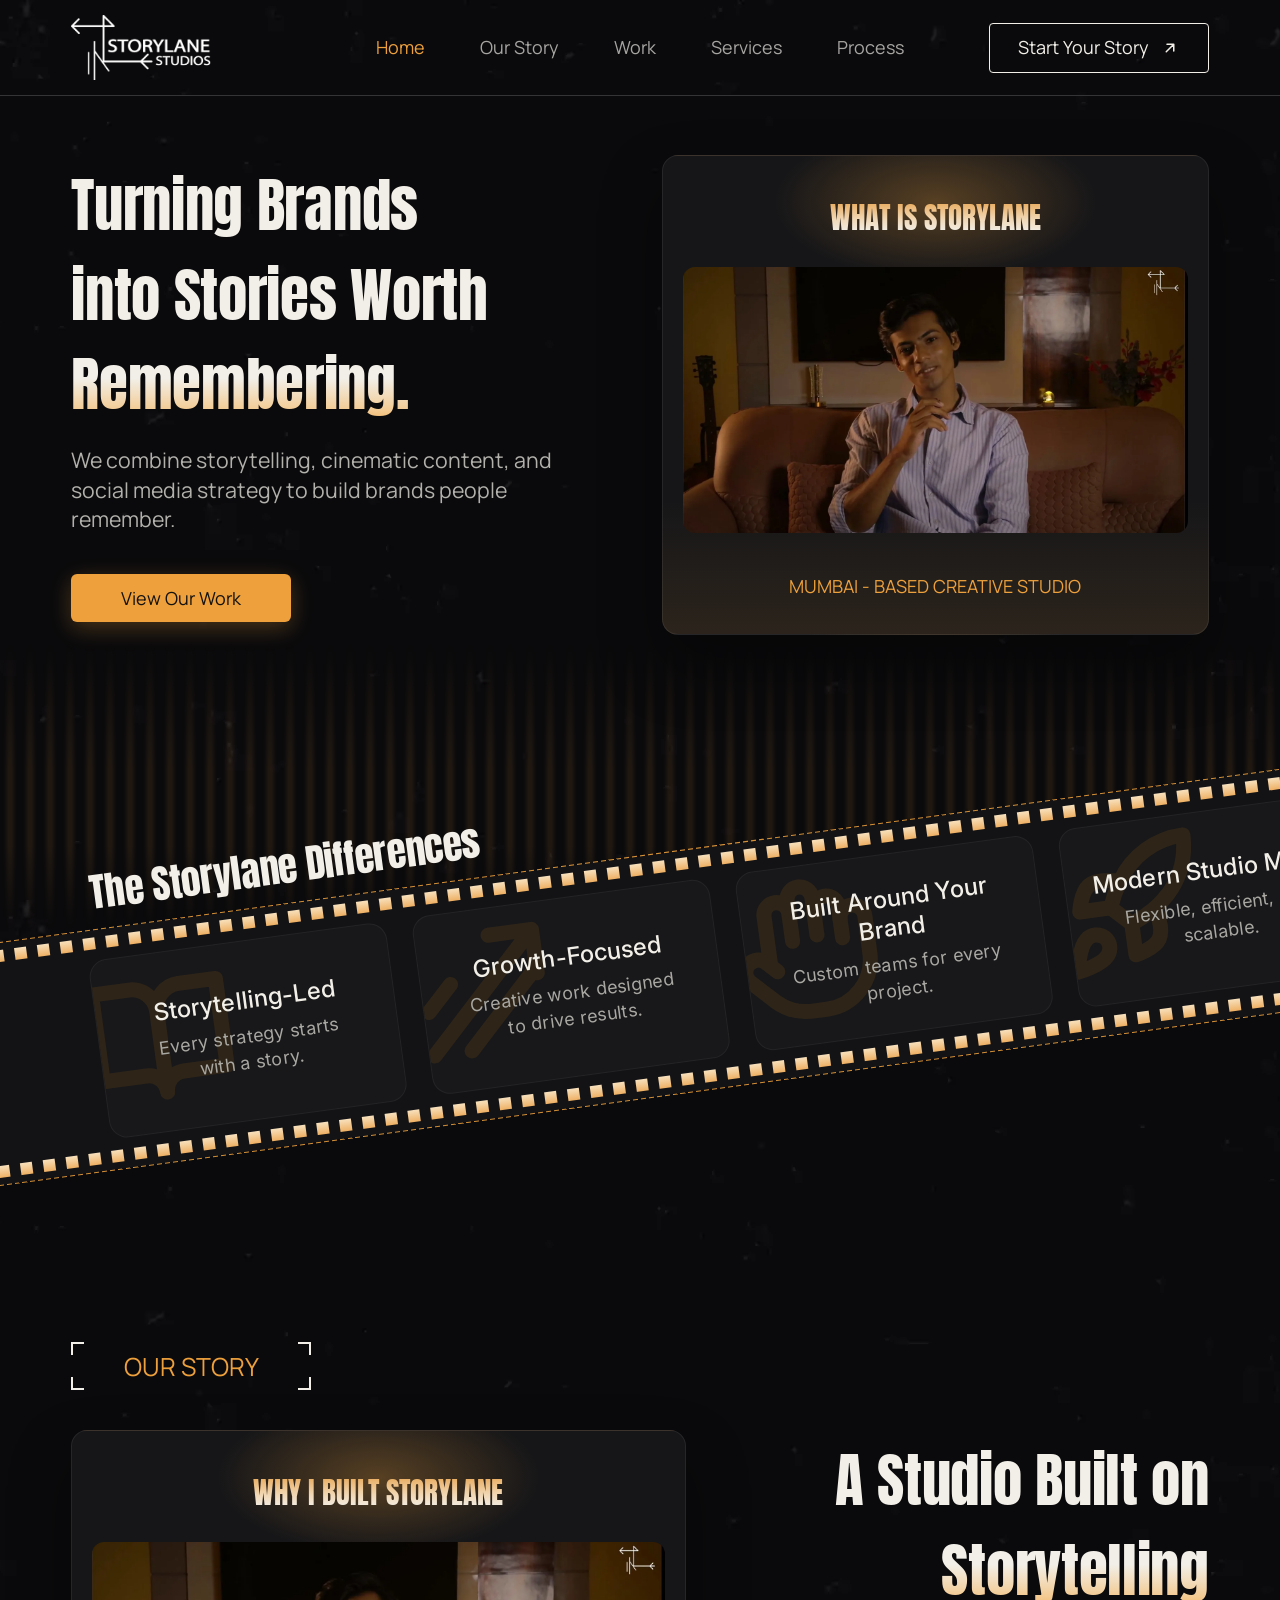
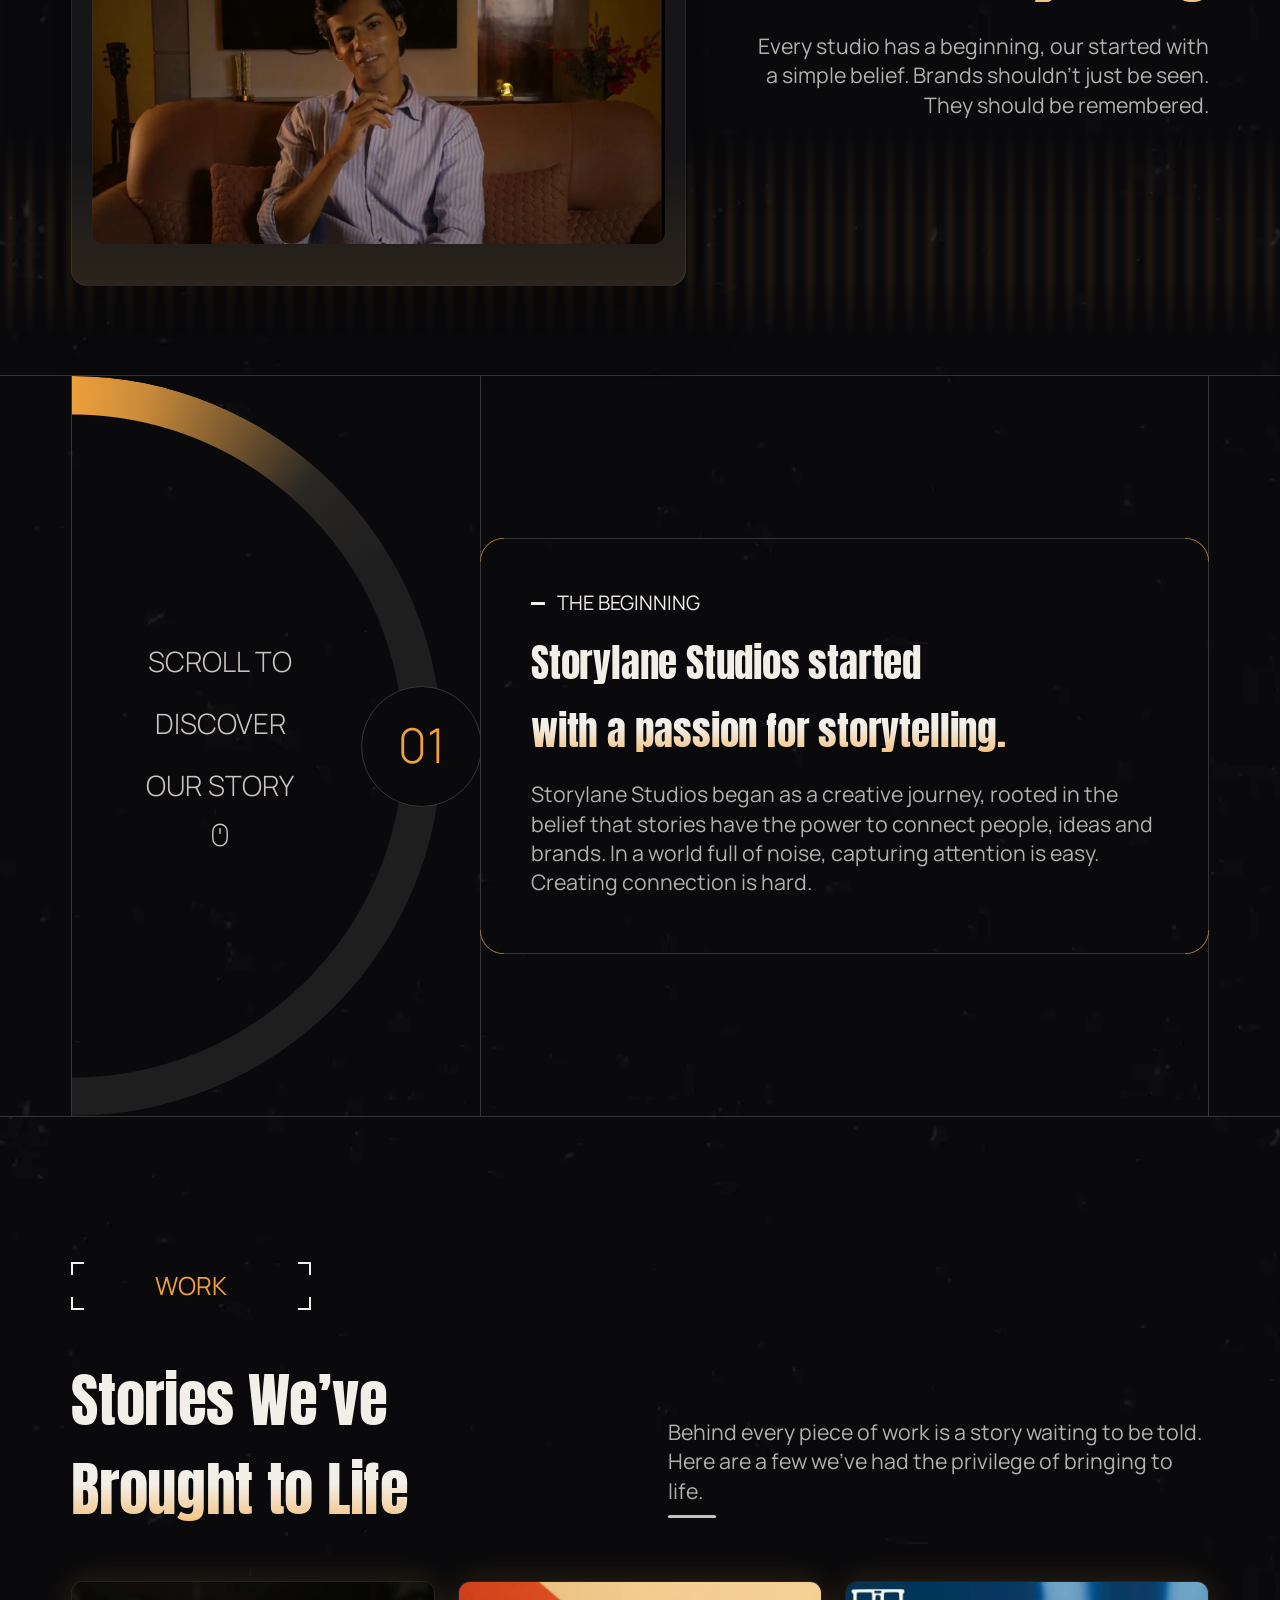
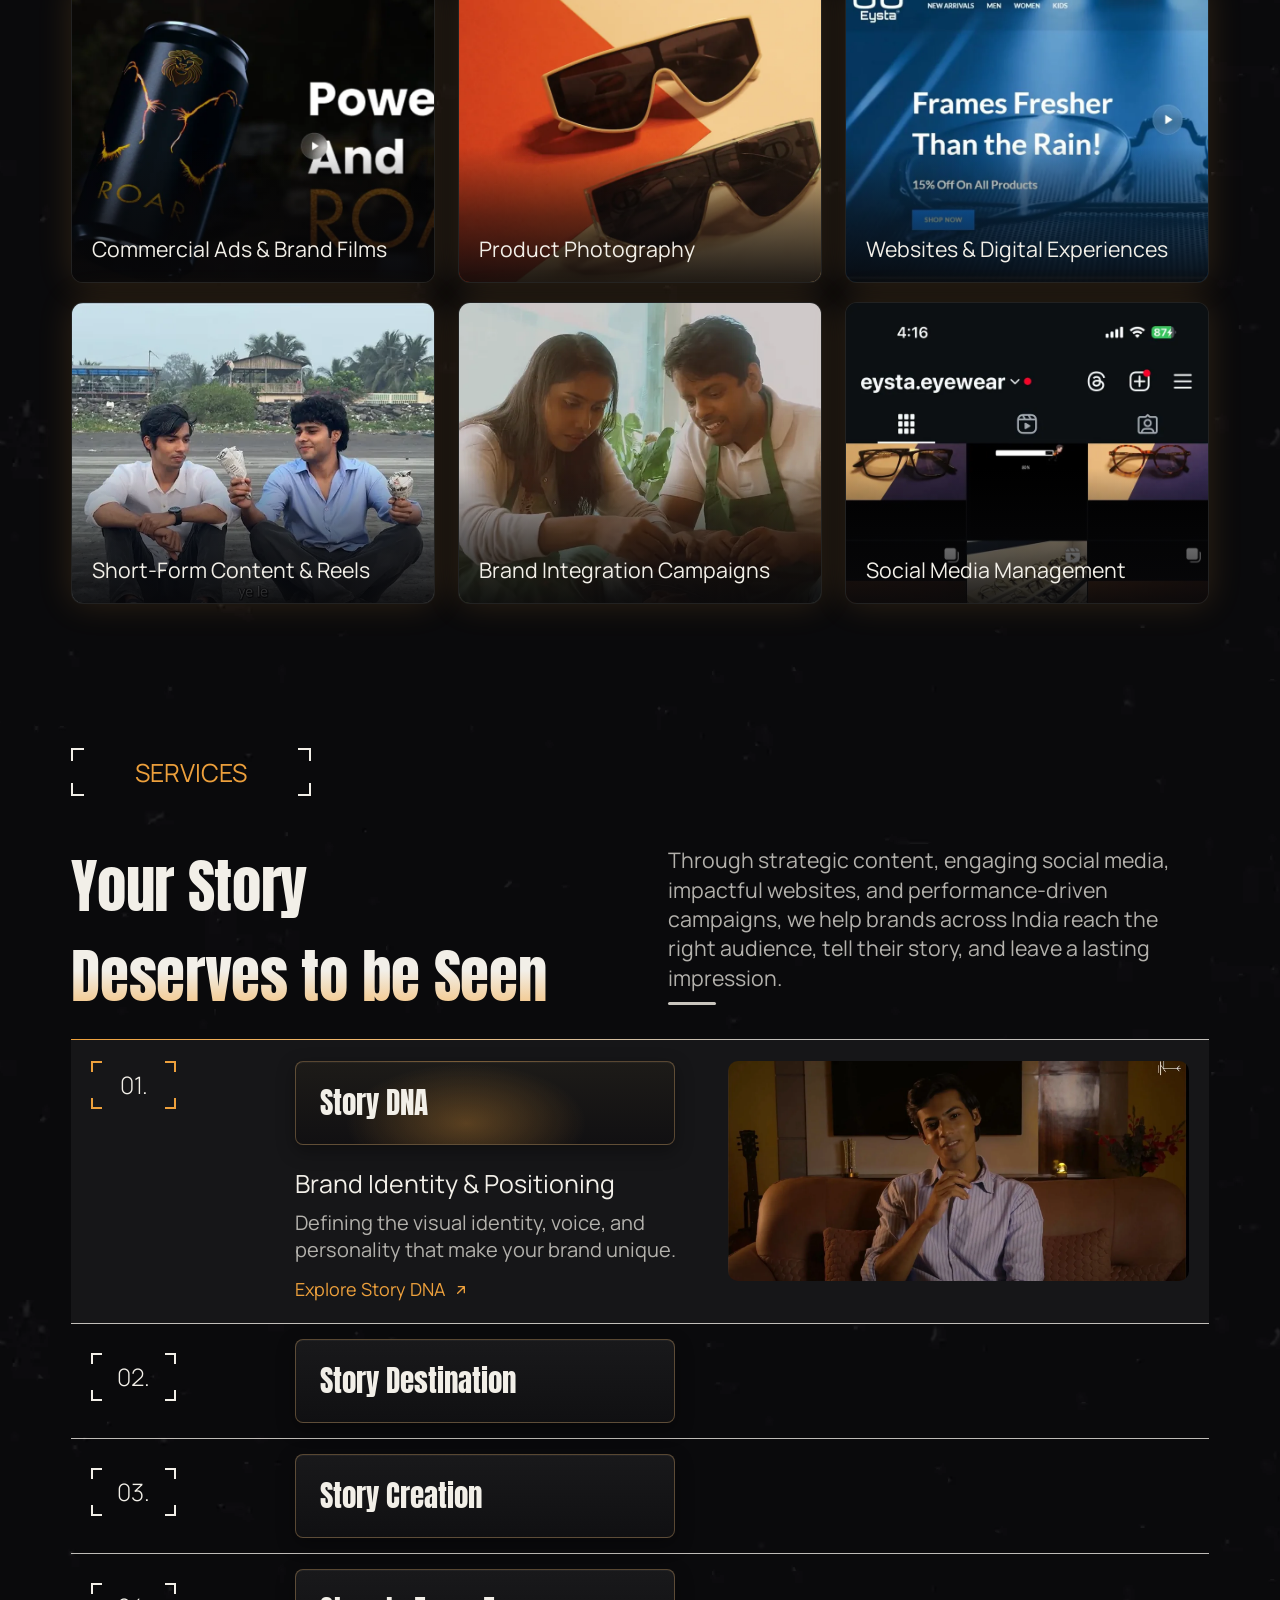
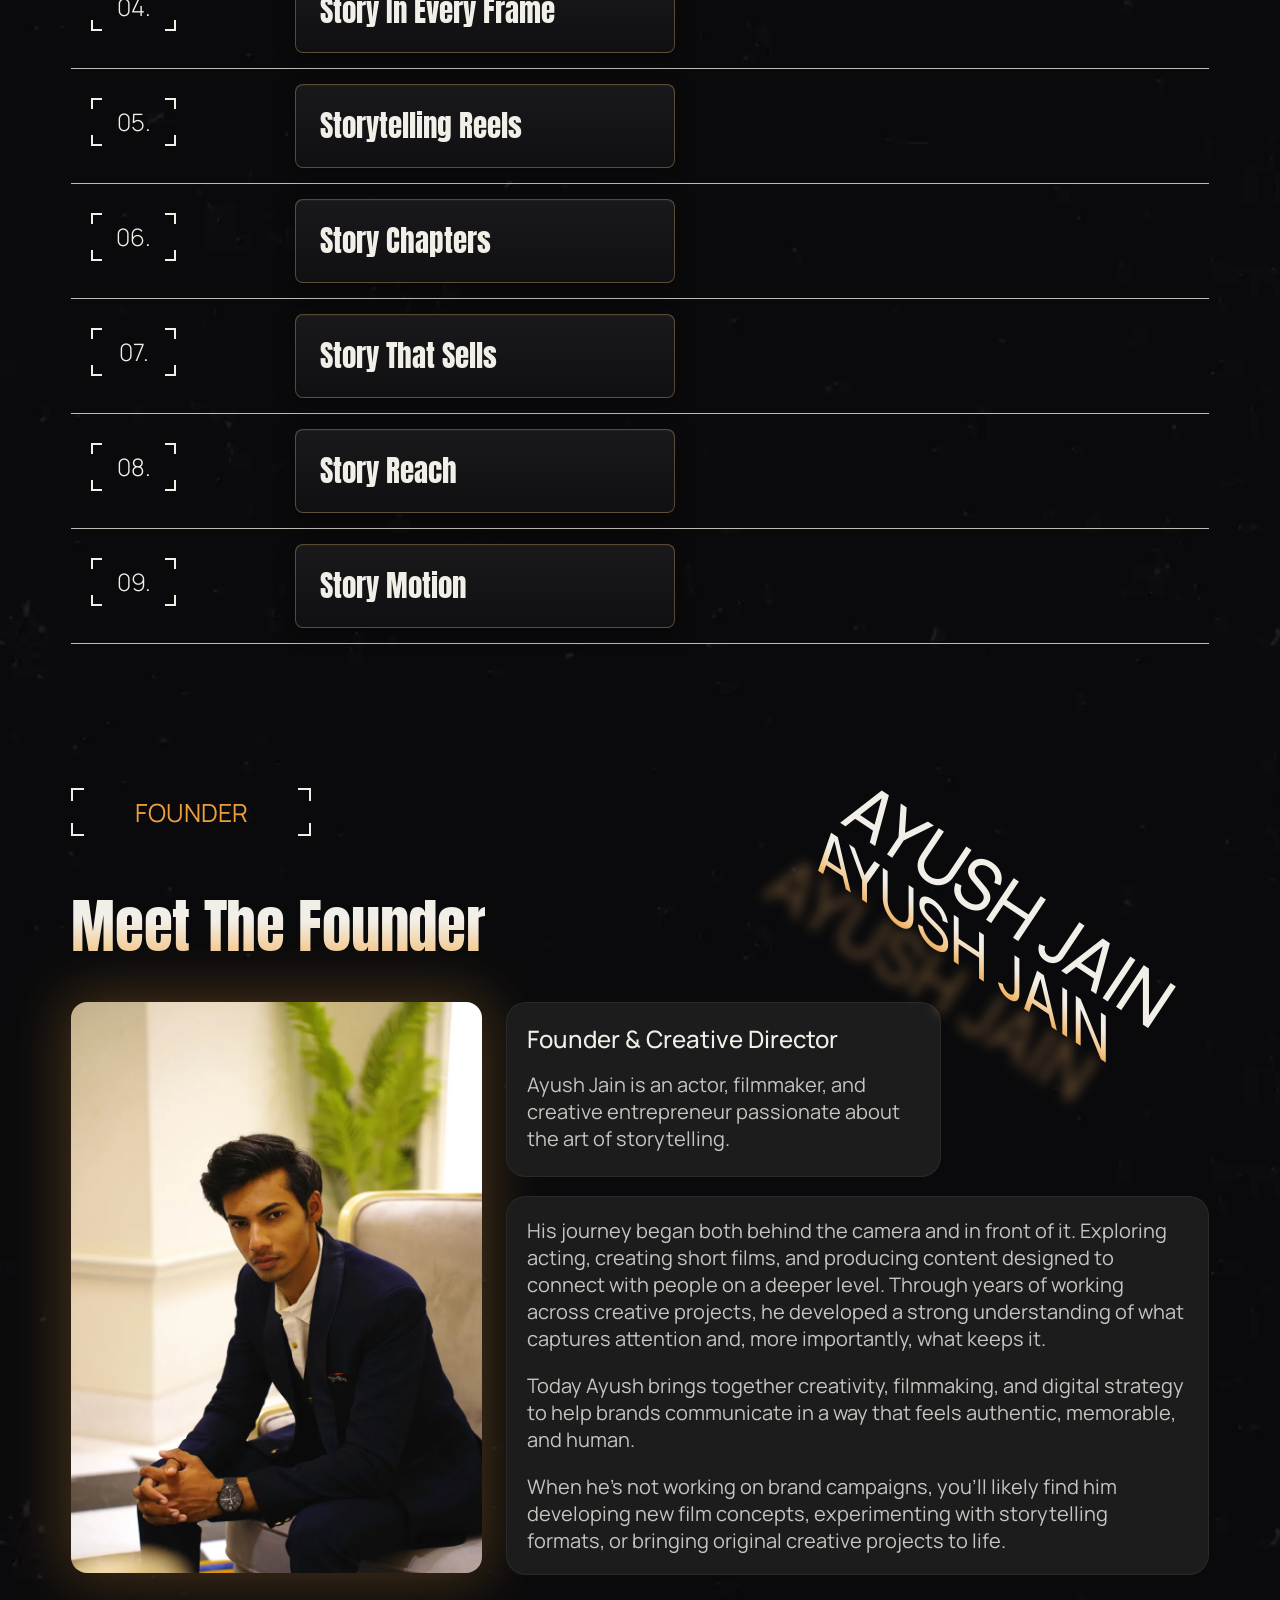
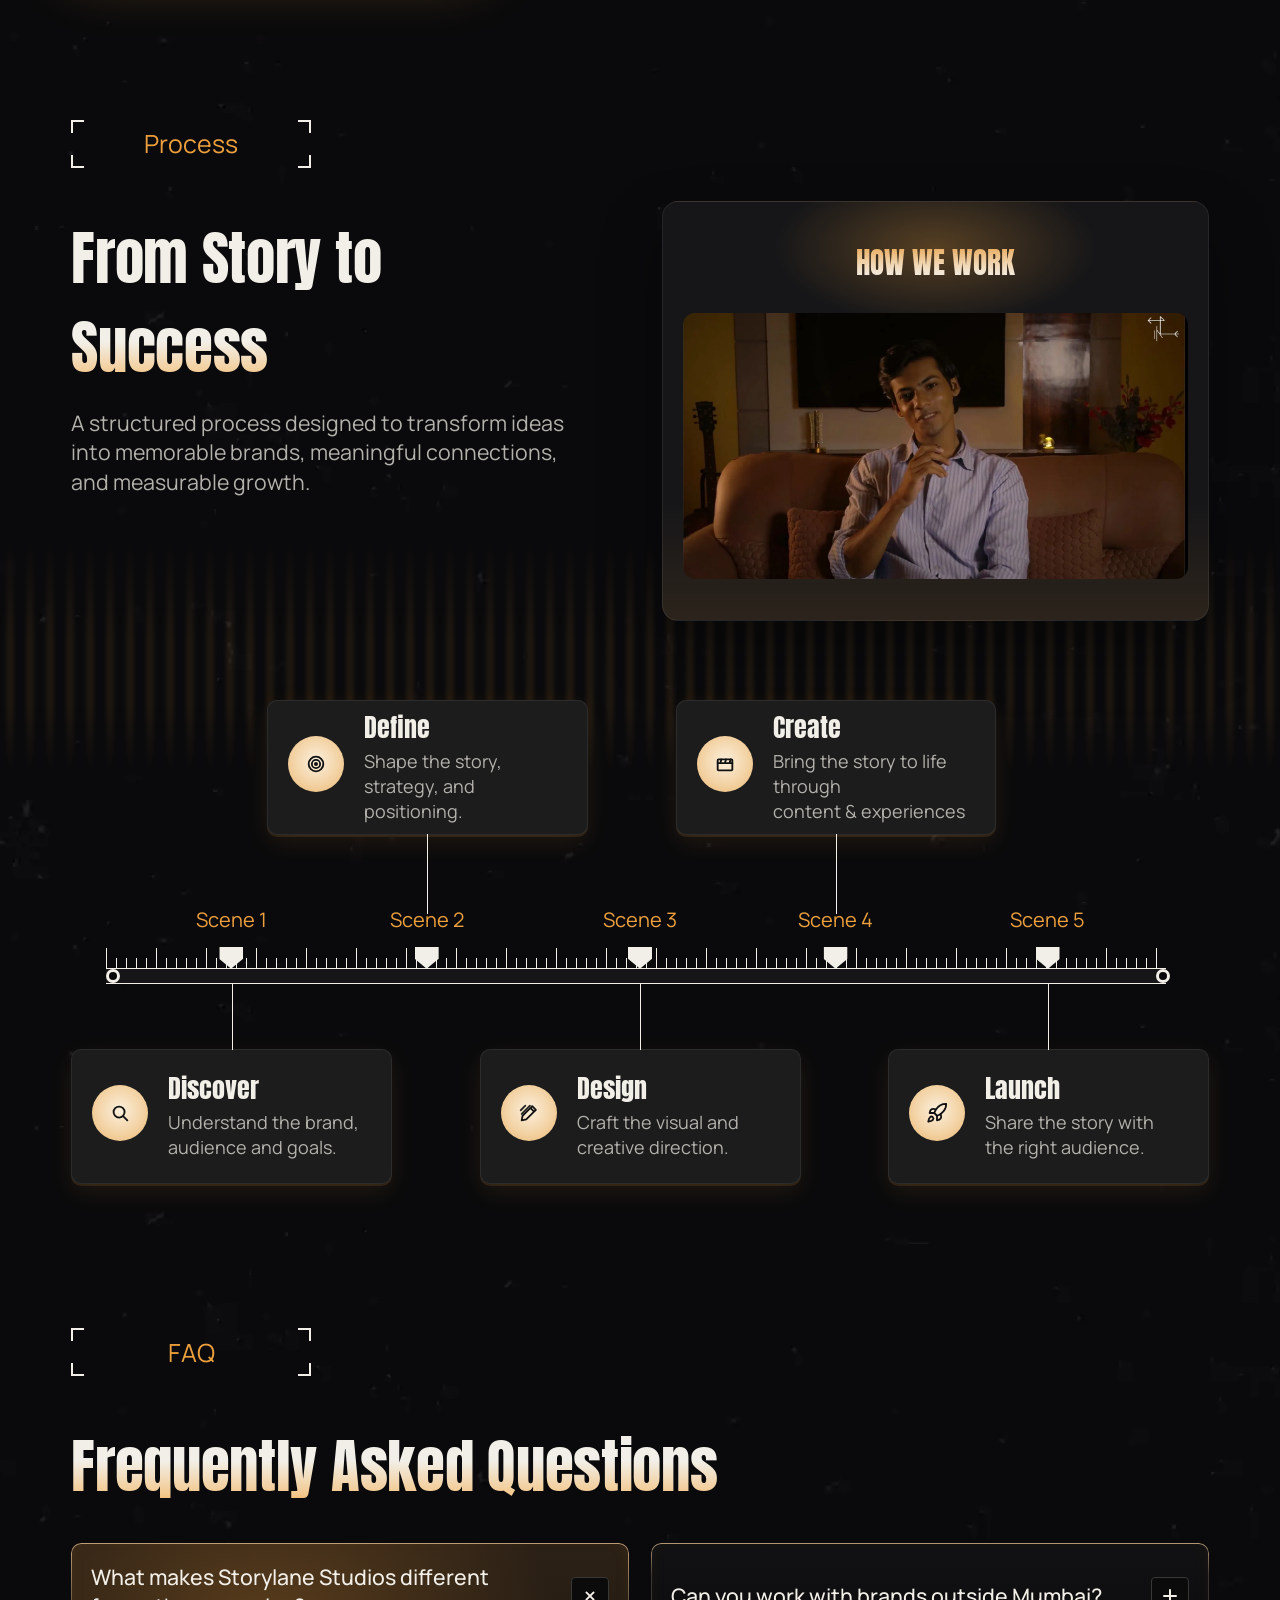
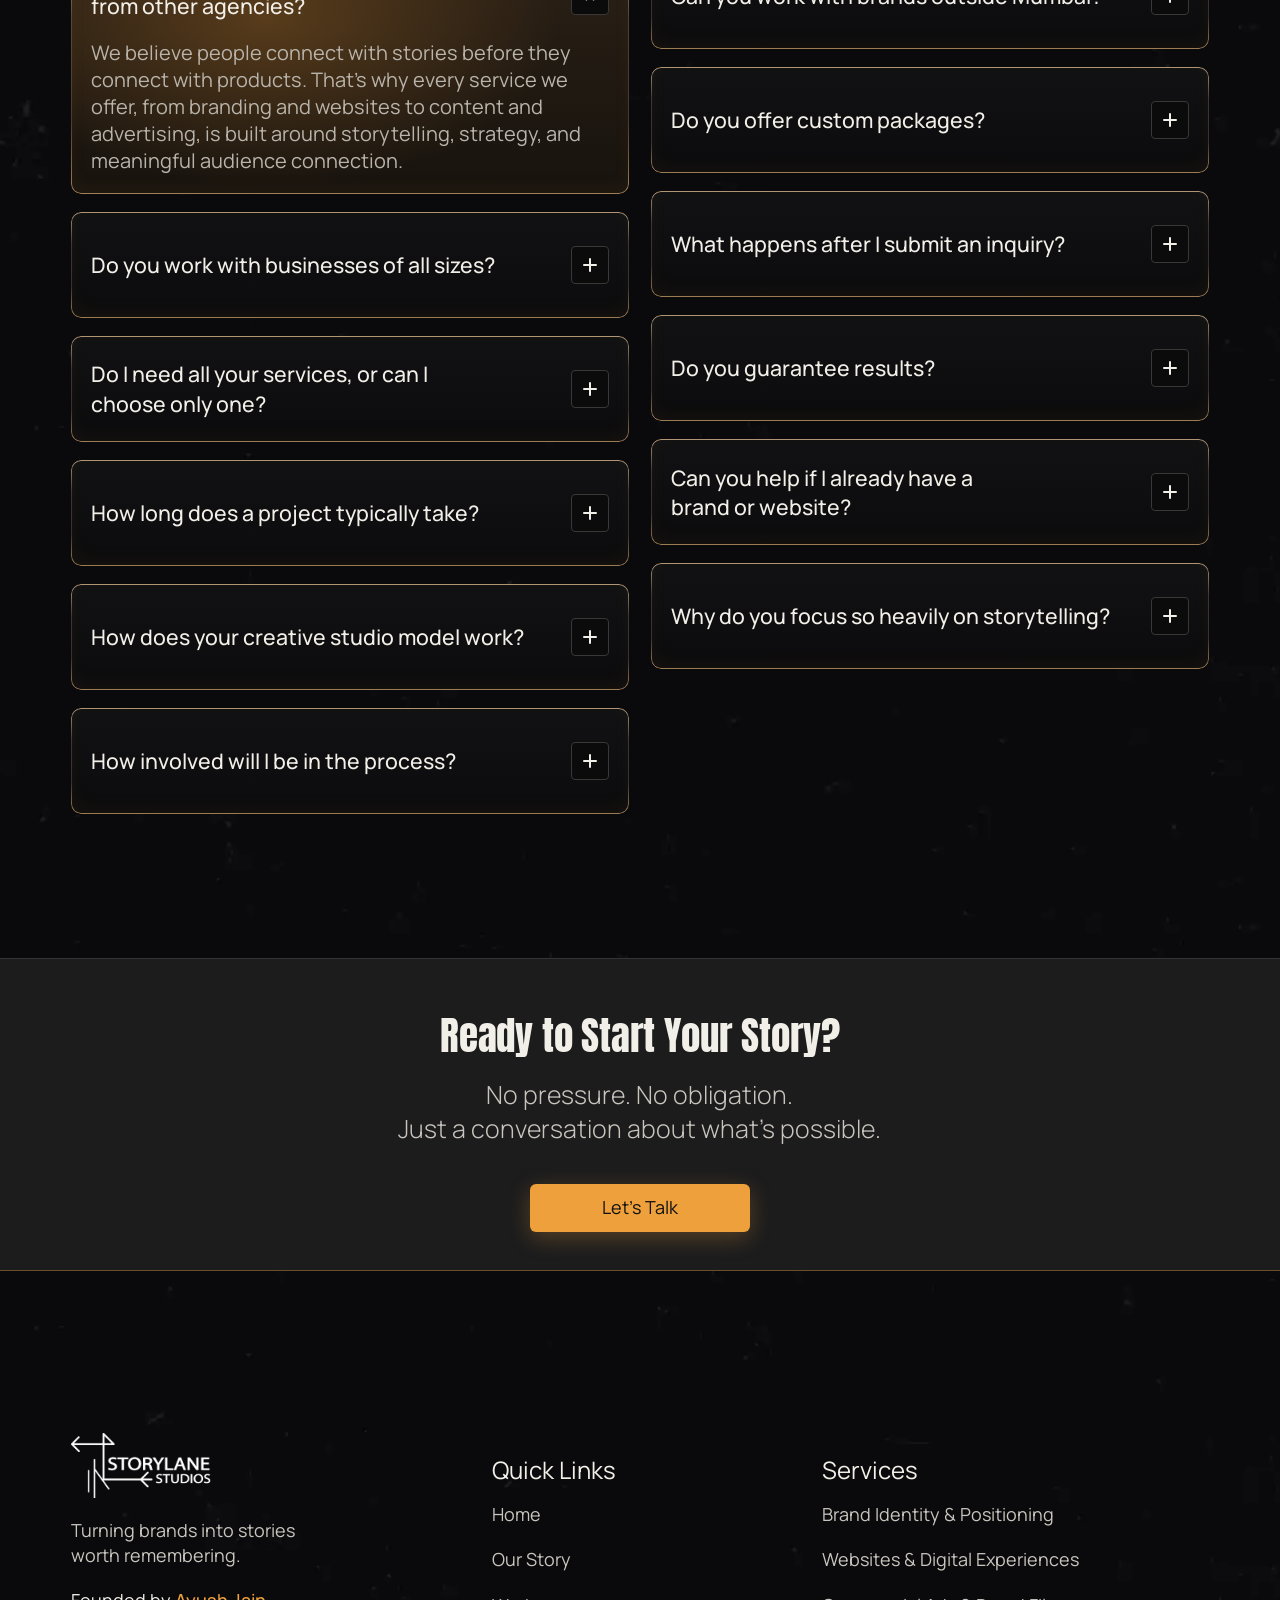
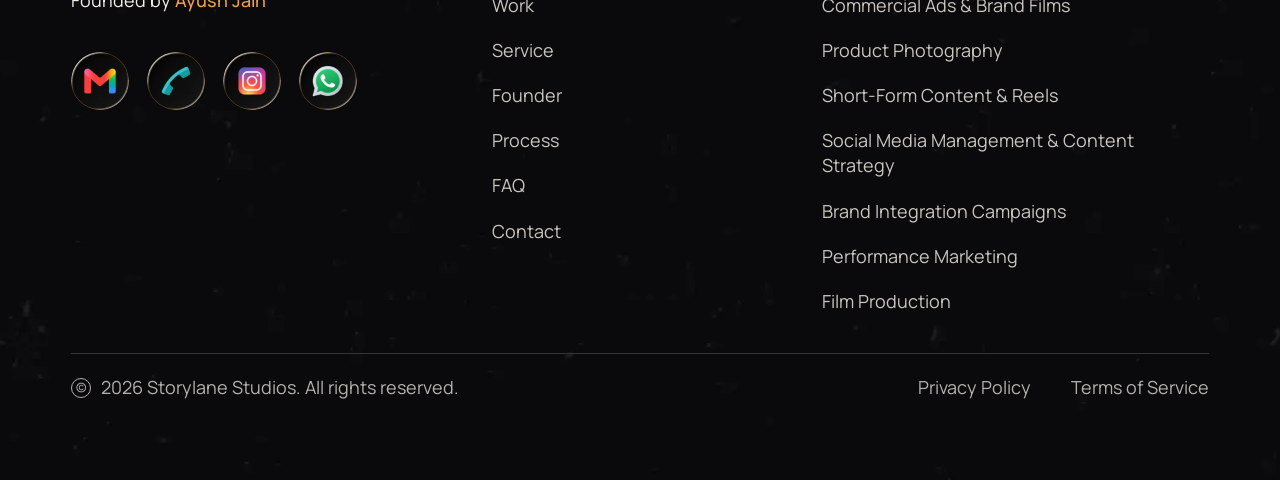
==== commit 362c1d11: "Implement Figma feedback: work category pages, Story DNA, contact - Add six Our Work category pages " ====
--- a/index.html
+++ b/index.html
@@ -25,7 +25,7 @@
 <body>
   <a class="skip-link" href="#main">Skip to content</a>
 
-  <div class="header-spacer" aria-hidden="true"></div>
+  <!-- @header -->
   <header class="site-header" id="top">
     <div class="container header-inner">
       <a href="#home" class="brand" aria-label="Storylane Studios — home">
@@ -39,12 +39,13 @@
           <li><a href="#services">Services</a></li>
           <li><a href="#process">Process</a></li>
         </ul>
-        <a href="#contact" class="btn-outline nav-cta-mobile">Start Your Story <svg viewBox="0 0 24 24" aria-hidden="true"><path d="M7 17 17 7M8 7h9v9"/></svg></a>
+        <a href="contact.html" class="btn-outline nav-cta-mobile">Start Your Story <svg viewBox="0 0 24 24" aria-hidden="true"><path d="M7 17 17 7M8 7h9v9"/></svg></a>
       </nav>
-      <a href="#contact" class="btn-outline nav-cta">Start Your Story <svg viewBox="0 0 24 24" aria-hidden="true"><path d="M7 17 17 7M8 7h9v9"/></svg></a>
+      <a href="contact.html" class="btn-outline nav-cta">Start Your Story <svg viewBox="0 0 24 24" aria-hidden="true"><path d="M7 17 17 7M8 7h9v9"/></svg></a>
       <button class="nav-toggle" aria-controls="main-nav" aria-expanded="false" aria-label="Open menu"><span></span><span></span></button>
     </div>
   </header>
+  <!-- /@header -->
 
   <main id="main">
     <!-- HERO -->
@@ -144,12 +145,12 @@
           <p class="lead underline">Behind every piece of work is a story waiting to be told. Here are a few we’ve had the privilege of bringing to life.</p>
         </div>
         <ul class="work-grid">
-          <li class="work-card reveal"><img src="assets/img/work-commercial.webp" alt="ROAR energy drink commercial ad" width="820" height="680" loading="lazy"><h3>Commercial Ads &amp; Brand Films</h3></li>
-          <li class="work-card reveal"><img src="assets/img/work-product.webp" alt="Product photography of a black chronograph watch" width="820" height="680" loading="lazy"><h3>Product Photography</h3></li>
-          <li class="work-card reveal"><img src="assets/img/work-websites.webp" alt="Eysta eyewear website design" width="820" height="680" loading="lazy"><h3>Websites &amp; Digital Experiences</h3></li>
-          <li class="work-card reveal"><img src="assets/img/work-reels.webp" alt="Short-form reel shot on a rainy Mumbai street" width="820" height="680" loading="lazy"><h3>Short-Form Content &amp; Reels</h3></li>
-          <li class="work-card reveal"><img src="assets/img/work-brand-integration.webp" alt="Brand integration campaign scene with two actors" width="820" height="680" loading="lazy"><h3>Brand Integration Campaigns</h3></li>
-          <li class="work-card reveal"><img src="assets/img/work-social.webp" alt="Social media content shot at night" width="820" height="680" loading="lazy"><h3>Social Media Management</h3></li>
+          <li class="work-card reveal"><a href="work-commercial.html"><img src="assets/img/work-commercial.webp" alt="ROAR energy drink ad film — Power-up and Roar" width="820" height="680" loading="lazy"><h3>Commercial Ads &amp; Brand Films</h3></a></li>
+          <li class="work-card reveal"><a href="work-product-photography.html"><img src="assets/img/work-product.webp" alt="Two pairs of sunglasses on an orange and cream backdrop" width="820" height="680" loading="lazy"><h3>Product Photography</h3></a></li>
+          <li class="work-card reveal"><a href="work-websites.html"><img src="assets/img/work-websites.webp" alt="Eysta eyewear website design" width="820" height="680" loading="lazy"><h3>Websites &amp; Digital Experiences</h3></a></li>
+          <li class="work-card reveal"><a href="work-short-form.html"><img src="assets/img/work-reels.webp" alt="Two friends sharing a snack by the sea in a short-form reel" width="820" height="680" loading="lazy"><h3>Short-Form Content &amp; Reels</h3></a></li>
+          <li class="work-card reveal"><a href="work-brand-integration.html"><img src="assets/img/work-brand-integration.webp" alt="Couple at a pottery wheel in a brand integration campaign" width="820" height="680" loading="lazy"><h3>Brand Integration Campaigns</h3></a></li>
+          <li class="work-card reveal"><a href="work-social-media.html"><img src="assets/img/work-social.webp" alt="eysta.eyewear Instagram profile managed by Storylane Studios" width="820" height="680" loading="lazy"><h3>Social Media Management</h3></a></li>
         </ul>
       </div>
     </section>
@@ -168,7 +169,7 @@
               <span class="svc-num">01.</span><span class="svc-pill">Story DNA</span>
             </button>
             <div class="svc-body" id="svc-b1" role="region" aria-labelledby="svc-h1"><div class="svc-inner">
-              <div class="svc-text"><h3>Brand Identity &amp; Positioning</h3><p>Defining the visual identity, voice, and personality that make your brand unique.</p></div>
+              <div class="svc-text"><h3>Brand Identity &amp; Positioning</h3><p>Defining the visual identity, voice, and personality that make your brand unique.</p><a class="svc-more" href="story-dna.html">Explore Story DNA <svg viewBox="0 0 24 24" aria-hidden="true"><path d="M7 17 17 7M8 7h9v9"/></svg></a></div>
               <div class="svc-media"><img src="assets/img/studio-still.webp" alt="Storylane studio session" width="820" height="460" loading="lazy"></div>
             </div></div>
           </li>
@@ -398,11 +399,12 @@
       <div class="container">
         <h2 id="cta-title" class="display">Ready to Start Your Story?</h2>
         <p>No pressure. No obligation.<br>Just a conversation about what’s possible.</p>
-        <a class="btn-amber" href="mailto:hello@storylanestudios.in?subject=Let%E2%80%99s%20talk%20about%20my%20story">Let’s Talk</a>
+        <a class="btn-amber" href="contact.html">Let’s Talk</a>
       </div>
     </section>
   </main>
 
+  <!-- @footer -->
   <footer class="site-footer">
     <div class="container">
       <div class="footer-grid">
@@ -411,10 +413,10 @@
           <p>Turning brands into stories<br>worth remembering.</p>
           <p class="founded">Founded by <a href="#founder">Ayush Jain</a></p>
           <ul class="socials">
-            <li><a href="mailto:hello@storylanestudios.in" aria-label="Email"><img src="assets/img/icon-mail.png" alt="" width="58" height="58" loading="lazy"></a></li>
-            <li><a href="tel:+910000000000" aria-label="Call"><img src="assets/img/icon-phone.png" alt="" width="58" height="58" loading="lazy"></a></li>
-            <li><a href="https://www.instagram.com/" target="_blank" rel="noopener" aria-label="Instagram"><img src="assets/img/icon-instagram.png" alt="" width="58" height="58" loading="lazy"></a></li>
-            <li><a href="https://wa.me/910000000000" target="_blank" rel="noopener" aria-label="WhatsApp"><img src="assets/img/icon-whatsapp.png" alt="" width="58" height="58" loading="lazy"></a></li>
+            <li><a href="mailto:connect.storylanestudios@gmail.com" aria-label="Email connect.storylanestudios@gmail.com"><img src="assets/img/icon-mail.png" alt="" width="58" height="58" loading="lazy"></a></li>
+            <li><a href="tel:+918218527215" aria-label="Call +91 8218527215"><img src="assets/img/icon-phone.png" alt="" width="58" height="58" loading="lazy"></a></li>
+            <li><a href="https://www.instagram.com/storylane.studios/" target="_blank" rel="noopener" aria-label="Instagram @storylane.studios"><img src="assets/img/icon-instagram.png" alt="" width="58" height="58" loading="lazy"></a></li>
+            <li><a href="https://wa.me/918218527215" target="_blank" rel="noopener" aria-label="WhatsApp +91 8218527215"><img src="assets/img/icon-whatsapp.png" alt="" width="58" height="58" loading="lazy"></a></li>
           </ul>
         </div>
         <nav class="footer-col" aria-label="Quick links">
@@ -427,21 +429,21 @@
             <li><a href="#founder">Founder</a></li>
             <li><a href="#process">Process</a></li>
             <li><a href="#faq">FAQ</a></li>
-            <li><a href="#contact">Contact</a></li>
+            <li><a href="contact.html">Contact</a></li>
           </ul>
         </nav>
         <div class="footer-col">
           <h2>Services</h2>
           <ul>
-            <li><a href="#services" data-svc="0">Brand Identity &amp; Positioning</a></li>
-            <li><a href="#services" data-svc="1">Websites &amp; Digital Experiences</a></li>
-            <li><a href="#services" data-svc="2">Commercial Ads &amp; Brand Films</a></li>
-            <li><a href="#services" data-svc="3">Product Photography</a></li>
-            <li><a href="#services" data-svc="4">Short-Form Content &amp; Reels</a></li>
-            <li><a href="#services" data-svc="5">Social Media Management &amp; Content Strategy</a></li>
-            <li><a href="#services" data-svc="6">Brand Integration Campaigns</a></li>
-            <li><a href="#services" data-svc="7">Performance Marketing</a></li>
-            <li><a href="#services" data-svc="8">Film Production</a></li>
+            <li><a href="story-dna.html">Brand Identity &amp; Positioning</a></li>
+            <li><a href="work-websites.html">Websites &amp; Digital Experiences</a></li>
+            <li><a href="work-commercial.html">Commercial Ads &amp; Brand Films</a></li>
+            <li><a href="work-product-photography.html">Product Photography</a></li>
+            <li><a href="work-short-form.html">Short-Form Content &amp; Reels</a></li>
+            <li><a href="work-social-media.html">Social Media Management &amp; Content Strategy</a></li>
+            <li><a href="work-brand-integration.html">Brand Integration Campaigns</a></li>
+            <li><a href="index.html#services">Performance Marketing</a></li>
+            <li><a href="index.html#services">Film Production</a></li>
           </ul>
         </div>
       </div>
@@ -454,6 +456,7 @@
       </div>
     </div>
   </footer>
+  <!-- /@footer -->
 
   <script src="assets/js/main.js" defer></script>
 </body>
--- a/assets/css/styles.css
+++ b/assets/css/styles.css
@@ -1121,3 +1121,12 @@
   .work-grid { grid-template-columns: 1fr; }
   .work-card h3 { font-size: 18px; }
 }
+
+/* Figma update (Nov 2026): header flush to top, linked work cards, Story DNA link */
+.site-header { border-top: 0; }
+.work-card { box-shadow: 0 0 34px rgba(237, 160, 60, .16); }
+.work-card > a { display: block; height: 100%; }
+.work-card > a:focus-visible { outline-offset: -3px; }
+.svc-more { display: inline-flex; align-items: center; gap: 8px; margin-top: 14px; font-size: 18px; color: var(--amber); }
+.svc-more svg { width: 16px; height: 16px; fill: none; stroke: currentColor; stroke-width: 2; stroke-linecap: round; stroke-linejoin: round; transition: transform .25s var(--ease); }
+.svc-more:hover svg { transform: translate(2px, -2px); }
